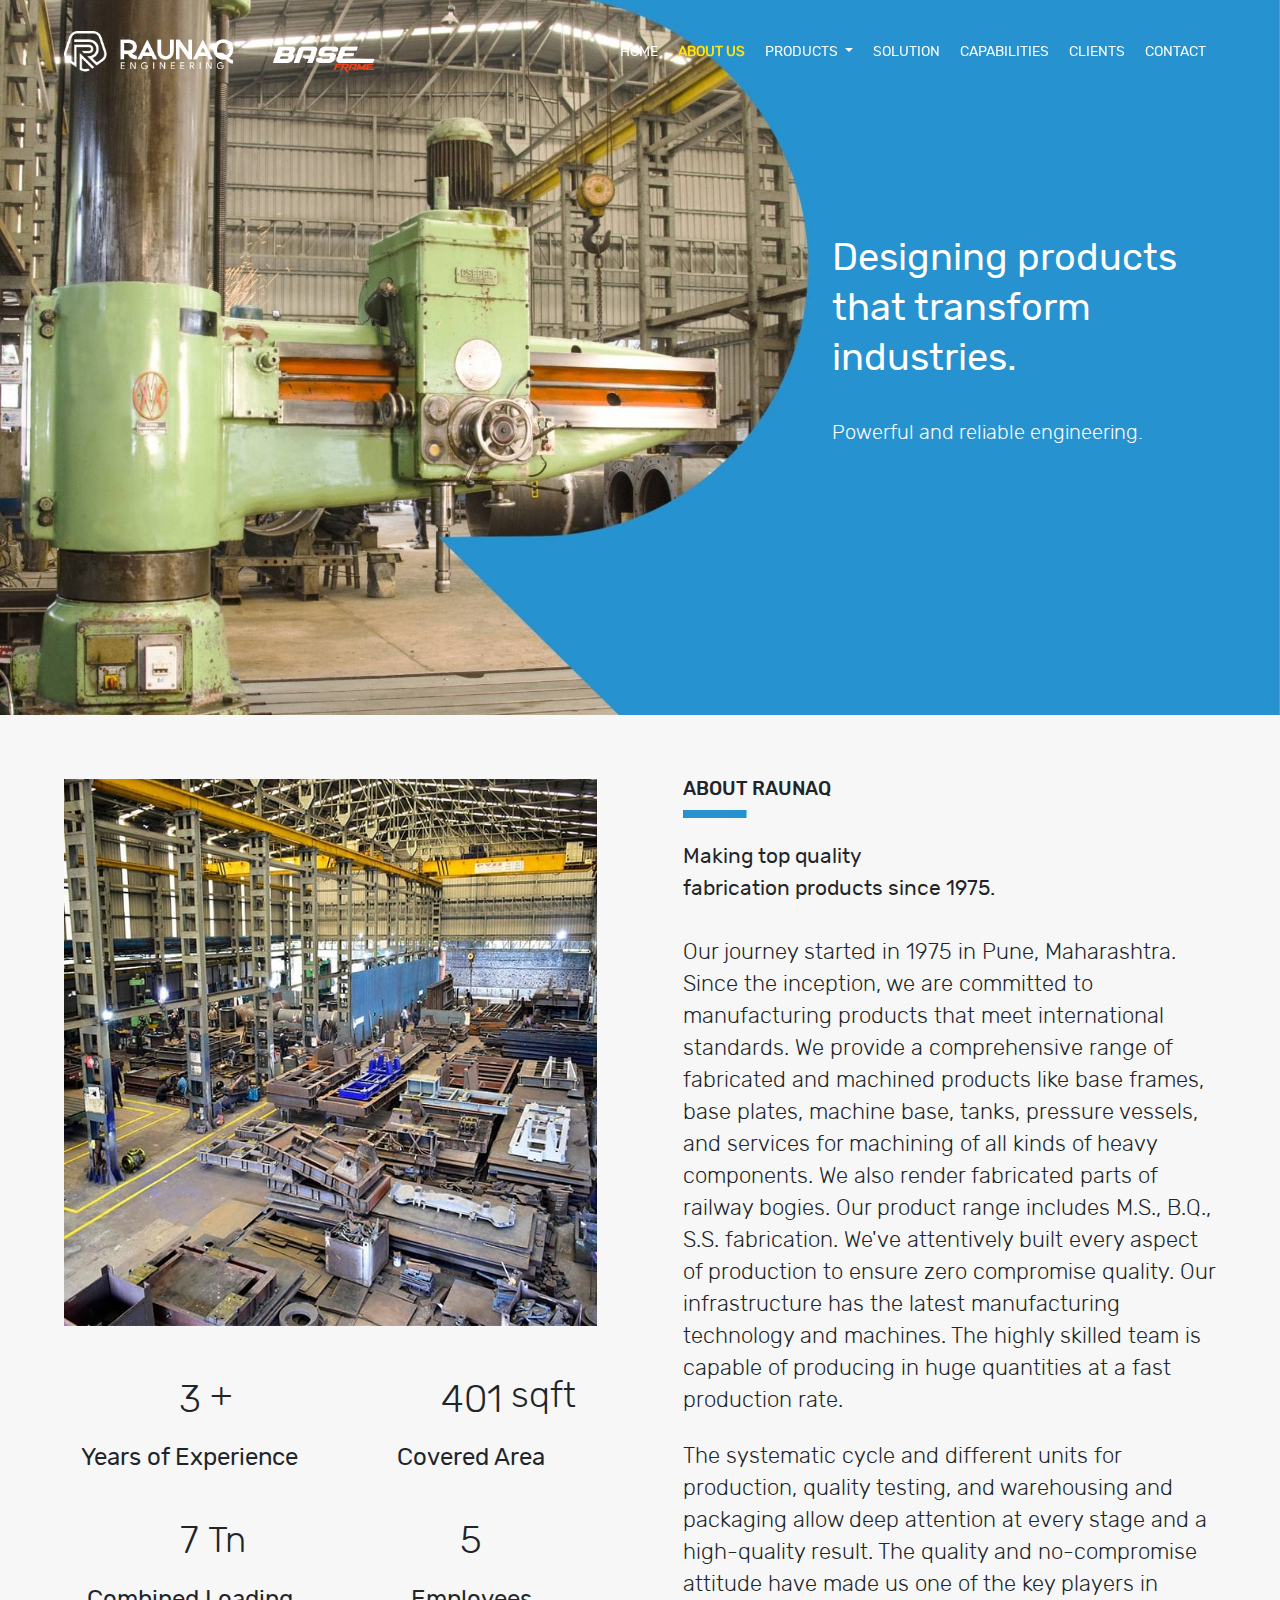
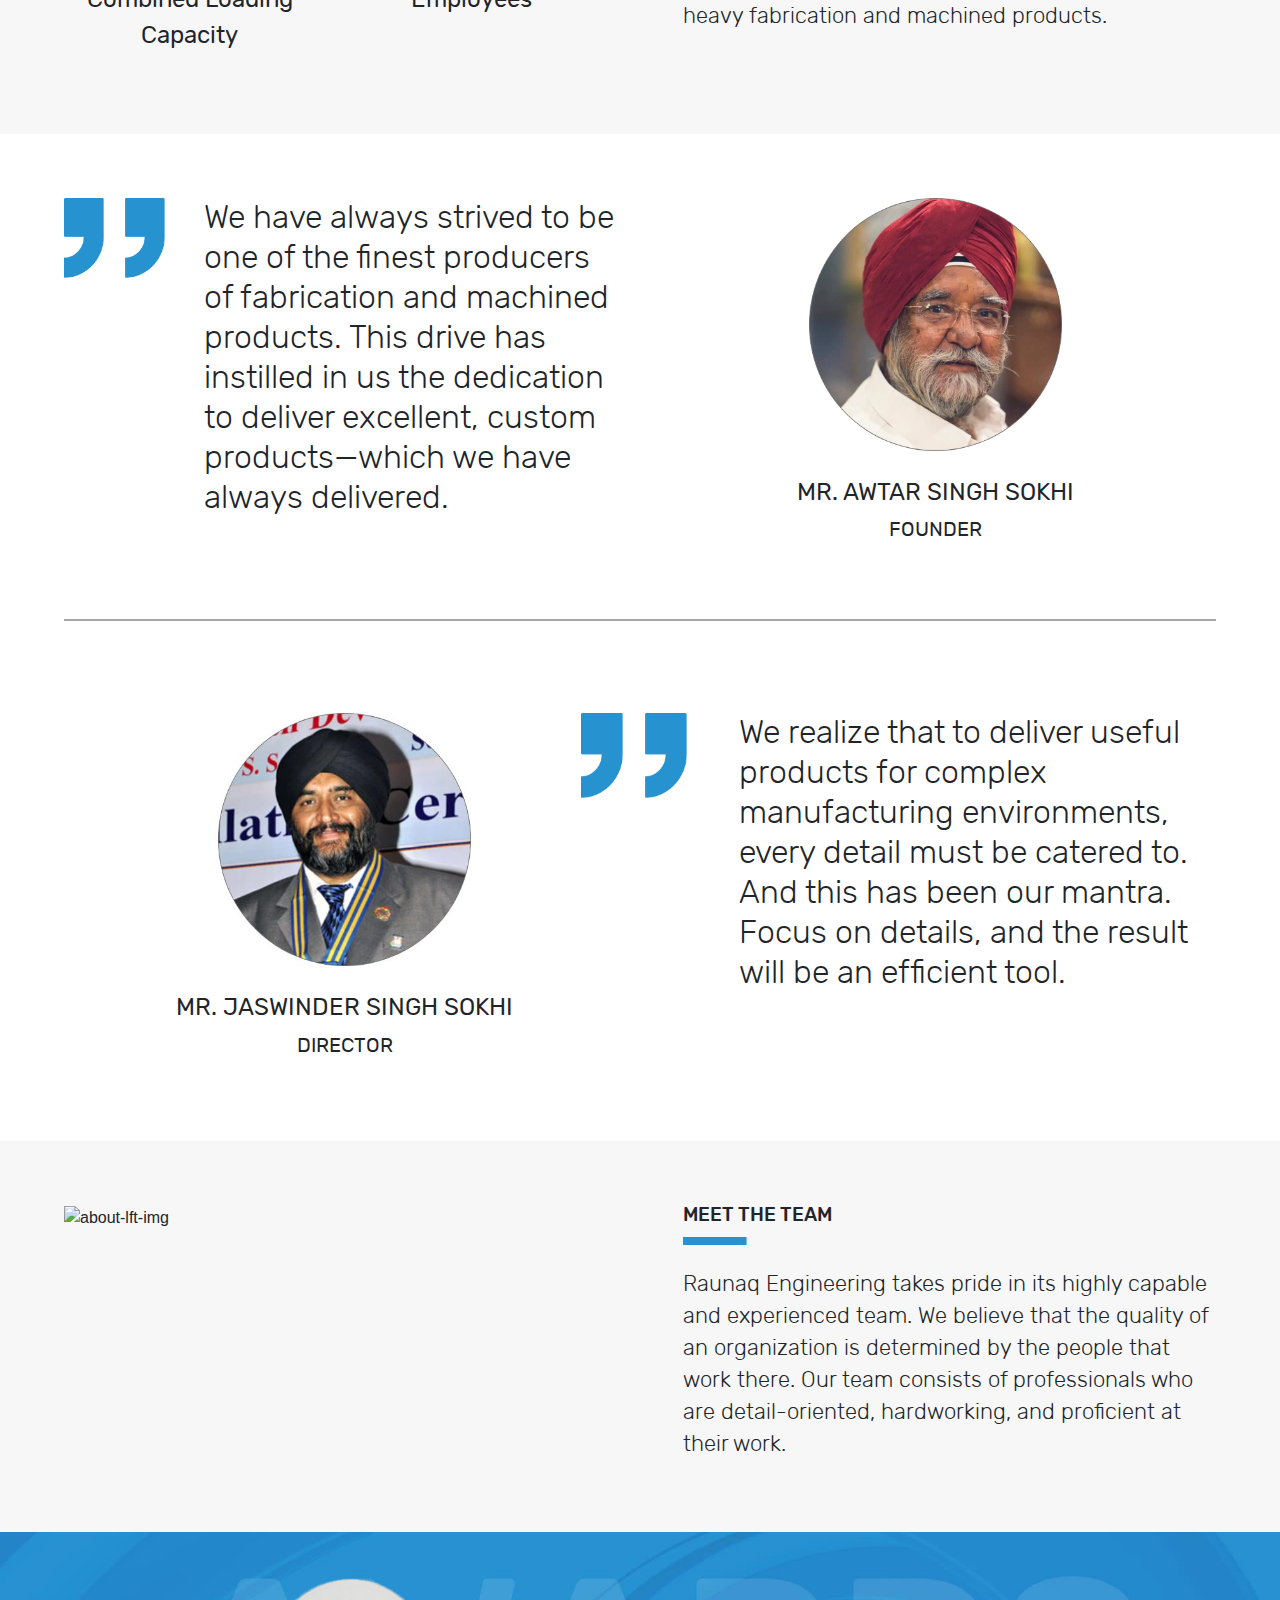
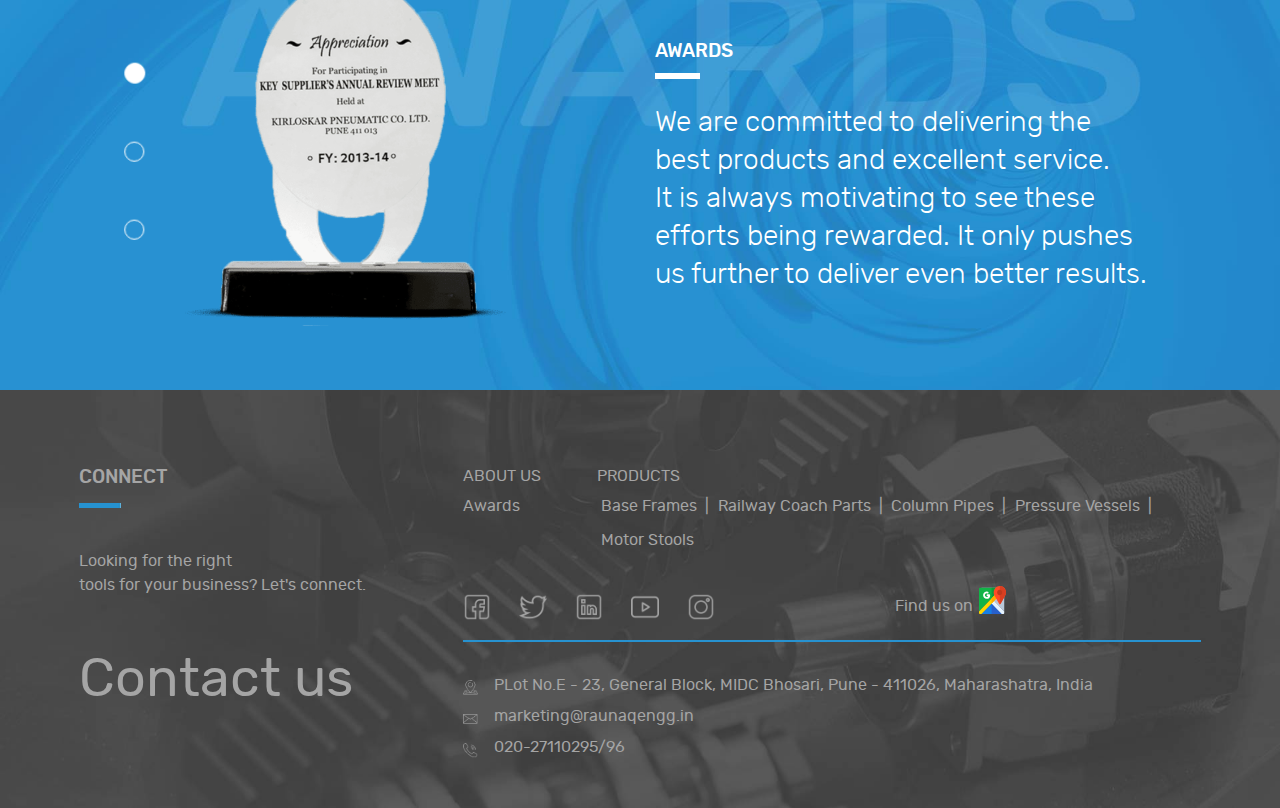
==== about-us.html @ 1915b51c "commit" ====
<!DOCTYPE html>
<html>
    <head>
        <meta charset="utf-8">
        <meta name="viewport" content="width=device-width, initial-scale=1.0">
        <meta http-equiv="X-UA-Compatible" content="ie=edge">
        <title>Raunaq Engineering</title>
        <link rel="stylesheet" href="assets/bootstrap/bootstrap.min.css">
        <link rel="stylesheet" href="font/stylesheet.css">
        <link rel="stylesheet" href="assets/css/all.css">
        <link rel="stylesheet" href="assets/custom.css">
        <link rel="stylesheet" href="assets/responsive.css">
        <link rel="stylesheet" href="assets/about-us.css">
        <link rel="icon" href="images/homepage/favicon.png">
       <!--===Counter===-->
       <script src="js/jquery-1.7.1.min.js"></script>
    </head>
    <body>
     <!--navigation-->
     <div class="navigation">
        <nav class="navbar navbar-expand-lg navbar-light bg-light">
            <a class="navbar-brand" href="index.html"><img src="images/homepage/logo.png" alt="logo" class="img-logo"></a>
            <div class="collapse navbar-collapse d-none d-sm-block d-md-none d-lg-block" id="navbarNav">
                <ul class="navbar-nav">
                    <li class="nav-item">
                    <a class="nav-link" href="index.html">HOME</a>
                    </li>
                    <li class="nav-item">
                    <a class="nav-link" href="about-us.html"><span class="nav-active">ABOUT US</span></a>
                    </li>
                    <li class="nav-item dropdown">
                        <a class="nav-link dropdown-toggle" href="#" id="navbarDropdown" role="button" data-toggle="dropdown" aria-haspopup="true" aria-expanded="false">
                            PRODUCTS
                        </a>
                        <div class="dropdown-menu" aria-labelledby="navbarDropdown">
                            <a class="dropdown-item" href="base-frame.html">BASE FRAME</a>
                            <a class="dropdown-item" href="bogie-frames.html">RAILWAY COACH PARTS</a>
                            <a class="dropdown-item" href="column-pipes.html">COLUMN PIPES</a>
                            <a class="dropdown-item" href="motor-stool.html">MOTOR STOOL</a>
                            <a class="dropdown-item" href="pressure-vessels.html">PRESSURE VESSELS</a>
                        </div>
                      </li>
                    <li class="nav-item">
                        <a class="nav-link" href="solution.html">SOLUTION</a>
                    </li>
                    <li class="nav-item">
                        <a class="nav-link" href="capabilities.html">CAPABILITIES</a>
                    </li>
                    <li class="nav-item">
                        <a class="nav-link" href="client.html">CLIENTS</a>
                    </li>
                    <li class="nav-item">
                        <a class="nav-link" href="contact.html">CONTACT</a>
                    </li>
                </ul>
            </div>
            <div class="side-navigation d-block d-sm-none">
                <div id="mySidenav" class="sidenav">
                    <a href="javascript:void(0)" class="closebtn" onclick="closeNav()">&times;</a>
                  <li><a href="index.html">HOME</a></li>
                  <li><a href="about-us.html">ABOUT US</a></li>
                  <li class="dropdown">
                    <a class="dropdown-toggle" href="#" id="navbarDropdown" role="button" data-toggle="dropdown" aria-haspopup="true" aria-expanded="false">
                        PRODUCTS
                    </a>
                    <div class="dropdown-menu" aria-labelledby="navbarDropdown">                  
                        <a class="dropdown-item" href="base-frame.html">BASE FRAME</a>
                        <a class="dropdown-item" href="bogie-frames.html">RAILWAY COACH PARTS</a>
                        <a class="dropdown-item" href="column-pipes.html">COLUMN PIPES</a>
                        <a class="dropdown-item" href="motor-stool.html">MOTOR STOOL</a>
                        <a class="dropdown-item" href="pressure-vessels.html">PRESSURE VESSELS</a>
                      </div>
                  </li>
                  <li><a href="solution.html">SOLUTION</a></li>
                  <li><a href="capabilities.html">CAPABILITIES</a></li>
                  <li><a href="client.html">CLIENTS</a></li>
                  <li><a href="contact.html">CONTACT</a></li>
                </div>
                  
                  <span onclick="openNav()"><img src="images/homepage/menu.png" alt="menu-icon" class="img-menu-icon"></span>
            </div>
        </nav>
        <!--slider-->
        <div id="carouselExampleIndicators" class="carousel slide" data-ride="carousel" data-interval="false">
            <div class="carousel-inner">
              <div class="carousel-item active">
                <img class="img-fluid banner-slider d-none d-sm-block" src="images/about-us/about-banner.jpg" alt="First slide">
                <img class="img-fluid banner-slider d-block d-sm-none" src="images/about-us/about-mob-1.jpg" alt="First slide">
                <div class="carousel-caption">
                    <h1>Designing products that transform industries.</h1>
                    <p>Powerful and reliable engineering.</p>
                </div>
              </div>
            </div>
          </div>
    </div> 
    <!--About-->
    <div class="about-us d-none d-sm-block">
        <div class="row">
            <div class="col-lg-6 col-md-6 col-sm-6 col-12">
                <div class="about-lft">
                    <img src="images/about-us/about-lft-img.jpg" alt="about-lft-img" class="img-fluid img-lft-abt">
                    <div class="counting">
                        <div class="row">
                            <div class="col-lg-6 col-md-6 col-sm-6 col-6">
                                <div class="counting-details">
                                    <h5><span class="count">45</span><span class="superscripted-1">&nbsp;&plus;</span></h5>
                                    <p>Years of Experience</p>
                                </div>
                            </div>
                            <div class="col-lg-6 col-md-6 col-sm-6 col-6">
                                <div class="counting-details">
                                    <h5><span class="count">7600</span><span class="superscripted-1">&nbsp;sqft</span></h5>
                                    <p>Covered Area</p>
                                </div>
                            </div>
                            <div class="col-lg-6 col-md-6 col-sm-6 col-6 mrgn-tp">
                                <div class="counting-details">
                                    <h5><span class="count">130</span><span class="superscripted">&nbsp;Tn</span></h5>
                                    <p>Combined Loading Capacity</p>
                                </div>
                            </div>
                            <div class="col-lg-6 col-md-6 col-sm-6 col-6 mrgn-tp">
                                <div class="counting-details">
                                    <h5><span class="count">85</span></h5>
                                    <p>Employees</p>
                                </div>
                            </div>
                        </div>
                    </div>
                </div>    
            </div>
            <div class="col-lg-6 col-md-6 col-sm-6 col-12">
                <div class="about-details">
                    <h4>ABOUT RAUNAQ</h4>
                    <img src="images/homepage/btm-line.jpg" alt="bottom-line" class="img-fluid btm-line">
                    <p>Making top quality <br>fabrication products since 1975.</p>
                    <h3>Our journey started in 1975 in Pune, Maharashtra. Since the inception, we are committed to manufacturing products that meet international standards. We provide a comprehensive range of fabricated and machined products like base frames, base plates, machine base, tanks, pressure vessels, and services for machining of all kinds of heavy components. We also render fabricated parts of railway bogies. Our product range includes M.S., B.Q., S.S. fabrication. We've attentively built every aspect of production to ensure zero compromise quality. Our infrastructure has the latest manufacturing technology and machines. The highly skilled team is capable of producing in huge quantities at a fast production rate.</h3>

                    <h3>The systematic cycle and different units for production, quality testing, and warehousing and packaging allow deep attention at every stage and a high-quality result. The quality and no-compromise attitude have made us one of the key players in heavy fabrication and machined products.</h3>
                </div>
            </div>
        </div>
    </div>
    <div class="about-us d-block d-sm-none">
        <div class="row">
            <div class="col-lg-6 col-md-6 col-sm-6 col-12">
                <div class="about-details">
                    <h4>ABOUT RAUNAQ</h4>
                    <img src="images/homepage/btm-line.jpg" alt="bottom-line" class="img-fluid btm-line">
                    <p>Making top quality <br>fabrication products since 1985.</p>
                    <h3>Our journey started in 1975 in Pune, Maharashtra. Since the inception, we are committed to manufacturing products that meet international standards. We provide a comprehensive range of fabricated and machined products like base frames, base plates, machine base, tanks, pressure vessels, and services for machining of all kinds of heavy components. We also render fabricated parts of railway bogies. Our product range includes M.S., B.Q., S.S. fabrication. We've attentively built every aspect of production to ensure zero compromise quality. Our infrastructure has the latest manufacturing technology and machines. The highly skilled team is capable of producing in huge quantities at a fast production rate.</h3>

                    <h3>The systematic cycle and different units for production, quality testing, and warehousing and packaging allow deep attention at every stage and a high-quality result. The quality and no-compromise attitude have made us one of the key players in heavy fabrication and machined products.</h3>
                </div>
            </div>
            <div class="col-lg-6 col-md-6 col-sm-6 col-12">
                <div class="about-lft">
                    <img src="images/about-us/about-lft-img.jpg" alt="about-lft-img" class="img-fluid img-lft-abt">
                    <div class="counting">
                        <div class="row">
                            <div class="col-lg-6 col-md-6 col-sm-6 col-6">
                                <div class="counting-details">
                                    <h5><span class="count">45</span><span class="superscripted-1">&nbsp;&plus;</span></h5>
                                    <p>Years of Experience</p>
                                </div>
                            </div>
                            <div class="col-lg-6 col-md-6 col-sm-6 col-6">
                                <div class="counting-details">
                                    <h5><span class="count">7600</span><span class="superscripted-1">&nbsp;sqft</span></h5>
                                    <p>Covered Area</p>
                                </div>
                            </div>
                            <div class="col-lg-6 col-md-6 col-sm-6 col-6 mrgn-tp">
                                <div class="counting-details">
                                    <h5><span class="count">130</span><span class="superscripted">&nbsp;Tn</span></h5>
                                    <p>Combined Loading Capacity</p>
                                </div>
                            </div>
                            <div class="col-lg-6 col-md-6 col-sm-6 col-6 mrgn-tp">
                                <div class="counting-details">
                                    <h5><span class="count">85</span></h5>
                                    <p>Employees</p>   
                                </div>
                            </div>
                        </div>
                    </div>
                </div>    
            </div> 
        </div>
    </div>
    <!-- testimonial -->
    <div class="testimonial">
        <div class="testimonial-details d-none d-sm-block">
            <div class="row">
                <div class="col-lg-6 col-md-6 col-sm-6 col-12">
                   <div class="testimonial-lft">
                       <img src="images/about-us/exl.png" alt="icon" class="img-fluid img-exl">
                       <p>We have always strived to be one of the finest producers of fabrication and machined products. This drive has instilled in us the dedication to deliver excellent, custom products—which we have always delivered.</p>
                   </div>
                </div>
                <div class="col-lg-6 col-md-6 col-sm-6 col-12">
                    <div class="testimonial-rft">
                        <img src="images/about-us/awtar-sokhi.jpg" alt="managing director" class="img-fluid img-testi mx-auto d-block">
                        <h6>MR. AWTAR SINGH SOKHI</h6>
                        <p>FOUNDER</p>
                    </div>
                </div>
            </div>
            <hr>
            <div class="row mrgin-tp">
                <div class="col-lg-6 col-md-6 col-sm-6 col-12">
                    <div class="testimonial-rft">
                        <img src="images/about-us/jaswinder-sokhi.jpg" alt="managing director" class="img-fluid img-testi mx-auto d-block">
                        <h6>MR. JASWINDER SINGH SOKHI</h6>
                        <p>DIRECTOR</p>
                    </div>
                </div>
                <div class="col-lg-6 col-md-6 col-sm-6 col-12">
                    <div class="testimonial-lft-1">
                        <img src="images/about-us/exl.png" alt="icon" class="img-fluid img-exl-1">
                        <p>We realize that to deliver useful products for complex manufacturing environments,  every detail must be catered to. And this has been our mantra. Focus on details, and the result will be an efficient tool.</p>
                    </div>
                </div>
            </div>
        </div>
        <div class="testimonial-details d-block d-sm-none">
            <div class="row">
                <div class="col-lg-6 col-md-6 col-sm-6 col-12">
                    <div class="testimonial-rft">
                        <img src="images/about-us/awtar-sokhi.jpg" alt="managing director" class="img-fluid img-testi mx-auto d-block">
                        <h6>MR. AWTAR SINGH SOKHI</h6>
                        <p>FOUNDER</p>
                    </div>
                </div>
                <div class="col-lg-6 col-md-6 col-sm-6 col-12">
                   <div class="testimonial-lft">
                       <img src="images/about-us/exl.png" alt="icon" class="img-fluid img-exl">
                       <p>We have always strived to be one of the finest producers of fabrication and machined products. This drive has instilled in us the dedication to deliver excellent, custom products—which we have always delivered.</p>
                   </div>
                </div> 
            </div>
            <hr>
            <div class="row mrgin-tp">
                <div class="col-lg-6 col-md-6 col-sm-6 col-12">
                    <div class="testimonial-rft">
                        <img src="images/about-us/jaswinder-sokhi.jpg" alt="managing director" class="img-fluid img-testi mx-auto d-block">
                        <h6>MR. JASWINDER SINGH SOKHI</h6>
                        <p>DIRECTOR</p>
                    </div>
                </div>
                <div class="col-lg-6 col-md-6 col-sm-6 col-12">
                    <div class="testimonial-lft-1">
                        <img src="images/about-us/exl.png" alt="icon" class="img-fluid img-exl-1">
                        <p>We realize that to deliver useful products for complex manufacturing environments,  every detail must be catered to. And this has been our mantra. Focus on details, and the result will be an efficient tool.</p>
                    </div>
                </div>
            </div>
        </div>
    </div>
    <!-- team -->
    <div class="about-us d-none d-sm-block">
        <div class="row">
            <div class="col-lg-6 col-md-6 col-sm-6 col-12">
                <div class="about-lft">
                    <img src="images/about-us/team.JPG" alt="about-lft-img" class="img-fluid img-lft-abt">
                </div>    
            </div>
            <div class="col-lg-6 col-md-6 col-sm-6 col-12">
                <div class="about-details">
                    <h4>MEET THE TEAM</h4>
                    <img src="images/homepage/btm-line.jpg" alt="bottom-line" class="img-fluid btm-line">
                    <h3>Raunaq Engineering takes pride in its highly capable and experienced team. We believe that the quality of an organization is determined by the people that work there. Our team consists of professionals who are detail-oriented, hardworking, and proficient at their work.</h3>
                </div>
            </div>
        </div>
    </div>
    <div class="about-us d-block d-sm-none">
        <div class="row">
            <div class="col-lg-6 col-md-6 col-sm-6 col-12">
                <div class="about-details">
                    <h4>MEET THE TEAM</h4>
                    <img src="images/homepage/btm-line.jpg" alt="bottom-line" class="img-fluid btm-line">
                </div>
                <div class="about-lft">
                    <img src="images/about-us/team.JPG" alt="about-lft-img" class="img-fluid img-lft-abt">
                </div>    
                <br>
            </div>
            <div class="col-lg-6 col-md-6 col-sm-6 col-12">
                <div class="about-details">
                    <h3>Raunaq Engineering takes pride in its highly capable and experienced team. We believe that the quality of an organization is determined by the people that work there. Our team consists of professionals who are detail-oriented, hardworking, and proficient at their work.</h3>
                </div>
            </div>
        </div>
    </div>
    <!-- awards -->
    <div class="capabilities">
        <div class="capabilities-details d-none d-sm-block">
            <div class="row">
                <div class="col-lg-6 col-md-6 col-sm-6 col-12">
                    <div class="capabilities-slider">
                        <div id="carouselExampleIndicators-1" class="carousel slide" data-ride="carousel" data-interval="5000">
                            <ol class="carousel-indicators capabilities-indicators">
                              <li data-target="#carouselExampleIndicators-1" data-slide-to="0" class="active"></li>
                              <li data-target="#carouselExampleIndicators-1" data-slide-to="1"></li>
                              <li data-target="#carouselExampleIndicators-1" data-slide-to="2"></li>
                              <!-- <li data-target="#carouselExampleIndicators-1" data-slide-to="3"></li>
                              <li data-target="#carouselExampleIndicators-1" data-slide-to="4"></li>
                              <li data-target="#carouselExampleIndicators-1" data-slide-to="5"></li> -->
                            </ol>
                            <div class="carousel-inner">
                              <div class="carousel-item active">
                                <img class="machine-img img-fluid mx-auto d-block" src="images/about-us/awards.png" alt="First slide">
                            
                              </div>
                              <div class="carousel-item">
                                <img class="machine-img img-fluid mx-auto d-block" src="images/about-us/awards-1.png" alt="First slide">
                                
                              </div>
                              <div class="carousel-item">
                                <img class="machine-img img-fluid mx-auto d-block" src="images/about-us/awards-2.png" alt="First slide">
                                
                            </div>
                              <!-- <div class="carousel-item">
                                <img class="machine-img img-fluid mx-auto d-block" src="images/about-us/awards-3.png" alt="First slide">
                                
                            </div>
                            <div class="carousel-item">
                                <img class="machine-img img-fluid mx-auto d-block" src="images/about-us/awards-4.png" alt="First slide">
                               
                            </div>
                            <div class="carousel-item">
                                <img class="machine-img img-fluid mx-auto d-block" src="images/about-us/awards-5.png" alt="First slide">
                               
                            </div> -->
                            </div>
                          </div>
                    </div>
                </div>
                <div class="col-lg-6 col-md-6 col-sm-6 col-12">
                    <div class="capabilities-rgt">
                        <h4>AWARDS</h4>
                        <img src="images/homepage/btm-white-line.jpg" alt="bottom-line" class="img-fluid btm-line-2">
                        <h3>We are committed to delivering the<br>best products and excellent service.<br>It is always motivating to see these <br>efforts being rewarded. It only pushes<br>us further to deliver even better results.</h3>
                    </div>
                </div>
            </div>
        </div>
        
        <div class="capabilities-details d-block d-sm-none">
            <h2>AWARDS</h2>
            <div class="container-fluid">
            <div class="row">
                <div class="col-lg-6 col-md-6 col-sm-6 col-12">
                    <div class="capabilities-rgt">
                        <h4>AWARDS</h4>
                        <img src="images/homepage/btm-white-line.jpg" alt="bottom-line" class="img-fluid btm-line-2">
                        <h3>We are committed to delivering the best products and excellent service. It is always motivating to see these efforts being rewarded. It only pushes us further to deliver even better results.</h3>
                    </div>
                </div>
                <div class="col-lg-6 col-md-6 col-sm-6 col-12">
                    <div class="capabilities-slider">
                        <div id="carouselExampleIndicators-2" class="carousel slide" data-ride="carousel" data-interval="5000">
                            <ol class="carousel-indicators capabilities-indicators">
                              <li data-target="#carouselExampleIndicators-2" data-slide-to="0" class="active"></li>
                              <li data-target="#carouselExampleIndicators-2" data-slide-to="1"></li>
                              <li data-target="#carouselExampleIndicators-2" data-slide-to="2"></li>
                              <!-- <li data-target="#carouselExampleIndicators-2" data-slide-to="3"></li>
                              <li data-target="#carouselExampleIndicators-2" data-slide-to="4"></li>
                              <li data-target="#carouselExampleIndicators-2" data-slide-to="5"></li> -->
                            </ol>
                            <div class="carousel-inner">
                              <div class="carousel-item active">
                                <img class="machine-img img-fluid mx-auto d-block" src="images/about-us/awards.png" alt="First slide">
                            
                              </div>
                              <div class="carousel-item">
                                <img class="machine-img img-fluid mx-auto d-block" src="images/about-us/awards-1.png" alt="First slide">
                                
                              </div>
                              <div class="carousel-item">
                                <img class="machine-img img-fluid mx-auto d-block" src="images/about-us/awards-2.png" alt="First slide">
                                
                            </div>
                              <!-- <div class="carousel-item">
                                <img class="machine-img img-fluid mx-auto d-block" src="images/about-us/awards-3.png" alt="First slide">
                                
                            </div>
                            <div class="carousel-item">
                                <img class="machine-img img-fluid mx-auto d-block" src="images/about-us/awards-4.png" alt="First slide">
                               
                            </div>
                            <div class="carousel-item">
                                <img class="machine-img img-fluid mx-auto d-block" src="images/about-us/awards-5.png" alt="First slide">
                               
                            </div> -->
                            </div>
                          </div>
                    </div>
                </div>
            </div>
        </div>
    </div>
    </div>
     <!--footer-->
     <div class="footer">
        <div class="container-fluid">
            <div class="row">
                <div class="col-lg-4 col-md-4 col-md-4 col-12">
                    <div class="connect">
                        <h6>CONNECT</h6>
                        <img src="images/homepage/btm-line.jpg" alt="bottom-line" class="img-fluid footer-btm-line">
                        <p>Looking for the right <br>tools for your business? Let's connect.</p>
                        <h2>Contact us</h2>
                    </div>
                </div>
                <div class="col-lg-8 col-md-8 col-md-8 col-12">
                    <div class="footer-link">
                        <div class="section-a">
                            <h5>ABOUT US</h5>
                            <p><a href="about-us.html">Awards</a></p>
                        </div>
                        <div class="section-b">
                            <h5>PRODUCTS</h5>
                            <p><a href="base-frame.html">&nbsp;Base Frames&nbsp; &vert;</a></p>
                            <p><a href="bogie-frames.html">&nbsp;Railway Coach Parts&nbsp; &vert;</a></p>
                            <p><a href="column-pipes.html">&nbsp;Column Pipes&nbsp; &vert;</a></p>
                            <p><a href="pressure-vessels.html">&nbsp;Pressure Vessels&nbsp; &vert;</a></p>
                            <p><a href="motor-stool.html">&nbsp;Motor Stools &nbsp;</a></p>
                        </div>
                    </div>
                    <div class="social-icon">
                        <ul>
                            <li><a href="" target="_blank"><img src="images/social-icon/facebook.png" alt="social-icon" class="img-fluid social-svg"></a></li> 
                            <li><a href="" target="_blank"><img src="images/social-icon/twitter.png" alt="social-icon" class="img-fluid social-svg"></a></li>
                            <li><a href="#" target="_blank"><img src="images/social-icon/linkedin.png" alt="social-icon" class="img-fluid social-svg"></a></li>
                            <li><a href="#" target="_blank"><img src="images/social-icon/youtube.png" alt="social-icon" class="img-fluid social-svg"></a></li>
                            <li><a href="#" target="_blank"><img src="images/social-icon/instagram.png" alt="social-icon" class="img-fluid social-svg"></a></li>
                        </ul> 
                        <ul>
                            <h5>Find us on</h5>
                            <li><a href="https://goo.gl/maps/ZPKA7zkXdd4wSv3F8" target="_blank"><img src="images/social-icon/maps.svg" alt="social-icon" class="img-fluid map-svg"></a></li>
                        </ul>                
                    </div>
                    <hr>
                    <div class="company-address">
                        <ul>
                            <li><img src="images/social-icon/location.png" alt="icon" class="img-fluid address-icon">&nbsp; &nbsp; PLot No.E - 23, General Block, MIDC Bhosari, Pune - 411026, Maharashatra, India</li>
                            <li><img src="images/social-icon/message.png" alt="icon" class="img-fluid address-icon">&nbsp; &nbsp; <a href="mailto:marketing@raunaqengg.in">marketing@raunaqengg.in</a></li>
                            <li><img src="images/social-icon/call.png" alt="icon" class="img-fluid address-icon">&nbsp; &nbsp; 020-27110295/96</li>
                        </ul>
                    </div>
                </div>
            </div>
            <div class=" sub-footer d-block d-sm-none">
                <hr>
                <p>Copyright &copy; 2020 &nbsp; &vert; &nbsp; Design & Developed by: <a href="https://www.optimist.co.in/" target="_blank">Optimist Brand Design LLP</a></p>
            </div>
            
        </div>
    </div>

    <script>
        /* Set the width of the side navigation to 250px */
        function openNav() {
        document.getElementById("mySidenav").style.width = "250px";
        }

        /* Set the width of the side navigation to 0 */
        function closeNav() {
        document.getElementById("mySidenav").style.width = "0";
        }
    </script>    
<script>
$('.count').each(function () {
    $(this).prop('Counter',0).animate({
        Counter: $(this).text()
    }, {
        duration: 6000,
        easing: 'swing',
        step: function (now) {
            $(this).text(Math.ceil(now));
        }
    });
});

</script>
    <script src="assets/bootstrap/jquery-3.2.1.slim.min.js"></script>
    <script src="assets/bootstrap/bootstrap.min.js"></script>
    <script src="assets/js/all.js"></script>
    </body>
</html>
---- font/stylesheet.css ----
/*! Generated by Font Squirrel (https://www.fontsquirrel.com) on May 13, 2020 */

@font-face {
    font-family: 'rubikblack';
    src: url('rubik-black-webfont.woff2') format('woff2'),
         url('rubik-black-webfont.woff') format('woff');
    font-weight: normal;
    font-style: normal;

}




@font-face {
    font-family: 'rubikblack_italic';
    src: url('rubik-blackitalic-webfont.woff2') format('woff2'),
         url('rubik-blackitalic-webfont.woff') format('woff');
    font-weight: normal;
    font-style: normal;

}




@font-face {
    font-family: 'rubikbold';
    src: url('rubik-bold-webfont.woff2') format('woff2'),
         url('rubik-bold-webfont.woff') format('woff');
    font-weight: normal;
    font-style: normal;

}




@font-face {
    font-family: 'rubikbold_italic';
    src: url('rubik-bolditalic-webfont.woff2') format('woff2'),
         url('rubik-bolditalic-webfont.woff') format('woff');
    font-weight: normal;
    font-style: normal;

}




@font-face {
    font-family: 'rubikitalic';
    src: url('rubik-italic-webfont.woff2') format('woff2'),
         url('rubik-italic-webfont.woff') format('woff');
    font-weight: normal;
    font-style: normal;

}




@font-face {
    font-family: 'rubiklight';
    src: url('rubik-light-webfont.woff2') format('woff2'),
         url('rubik-light-webfont.woff') format('woff');
    font-weight: normal;
    font-style: normal;

}




@font-face {
    font-family: 'rubiklight_italic';
    src: url('rubik-lightitalic-webfont.woff2') format('woff2'),
         url('rubik-lightitalic-webfont.woff') format('woff');
    font-weight: normal;
    font-style: normal;

}




@font-face {
    font-family: 'rubikmedium';
    src: url('rubik-medium-webfont.woff2') format('woff2'),
         url('rubik-medium-webfont.woff') format('woff');
    font-weight: normal;
    font-style: normal;

}




@font-face {
    font-family: 'rubikmedium_italic';
    src: url('rubik-mediumitalic-webfont.woff2') format('woff2'),
         url('rubik-mediumitalic-webfont.woff') format('woff');
    font-weight: normal;
    font-style: normal;

}




@font-face {
    font-family: 'rubikregular';
    src: url('rubik-regular-webfont.woff2') format('woff2'),
         url('rubik-regular-webfont.woff') format('woff');
    font-weight: normal;
    font-style: normal;

}
---- assets/custom.css ----
/* The side navigation menu */
.sidenav {
    height: 100%; /* 100% Full-height */
    width: 0; /* 0 width - change this with JavaScript */
    position: fixed; /* Stay in place */
    z-index: 1; /* Stay on top */
    top: 0; /* Stay at the top */
    right: 0;
    background-color: #111; /* Black*/
    overflow-x: hidden; /* Disable horizontal scroll */
    padding-top: 60px; /* Place content 60px from the top */
    transition: 0.5s; /* 0.5 second transition effect to slide in the sidenav */
  }
  .sidenav li{
      list-style: none;
  }
  /* The navigation menu links */
  .sidenav a {
    font-family: 'rubikregular'; 
    padding: 8px 8px 8px 32px;
    text-decoration: none;
    font-size: 18px;
    color: #818181;
    display: block;
    transition: 0.3s;
  }
  .side-navigation .dropdown-item {
      font-size: 14px;
      padding: 10px 20px;
      color: #000;
  }
  .side-navigation .dropdown-menu{
      margin-left: 8%;
  }
  /* When you mouse over the navigation links, change their color */
  .sidenav a:hover {
    color: #f1f1f1;
  }
  
  /* Position and style the close button (top right corner) */
  .sidenav .closebtn {
    position: absolute;
    top: 0;
    right: 25px;
    font-size: 36px;
    margin-left: 50px;
  }
  
  /* Style page content - use this if you want to push the page content to the right when you open the side navigation */
  #main {
    transition: margin-left .5s;
    padding: 20px;
  }
  
  /* On smaller screens, where height is less than 450px, change the style of the sidenav (less padding and a smaller font size) */
  @media screen and (max-height: 450px) {
    .sidenav {padding-top: 15px;}
    .sidenav a {font-size: 18px;}
  }
  .bg-light{
      background-color: transparent !important;
  }
  .carousel {
    position: relative;
    top: 0%;
}
.navbar {
    position: absolute;
    padding: 2% 5%;
    top: 0%;
    width: 100%;
    z-index: 9999;
}
.img-fluid{
    width: 100%;
}
.img-logo{
    width: 65%;
}
.img-menu-icon{
    width: 80%;
    cursor: pointer;
}
.navbar-light .navbar-nav .nav-link {
    font-family: 'rubikregular';
    font-size: 14px;
    color: #fff;
    padding: 10px 10px;
}
.nav-active{
    font-weight: bold;
    color: #FFE30D;
}
.dropdown-menu {
   
    padding: 0rem 0;
    margin: .125rem 0 0;
    color: #000;
    background-color: #fff;
    background-clip: padding-box;
    border: 1px solid rgba(0,0,0,.15);
    border-radius: 0px;
}
.dropdown-item {
    font-family: 'rubikregular';
    font-size: 13px;
    padding: 10px 20px;
    color: #212529;
}
.dropdown-item:focus, .dropdown-item:hover {
    color: #fff;
    text-decoration: none;
    background-color: #2792D0;
}
.carousel-indicators {
    right: 9%;
    bottom: 20px;
    left: 0%;
    z-index: 15;
    -webkit-box-pack: flex-end;
    -ms-flex-pack: flex-end;
    justify-content: flex-end;
    cursor: pointer;
}
.carousel-indicators li { 
    height: 2px;
    width: 40px;
}
.carousel-indicators .active{
    height: 3.5px;
    margin-top: -1px;
}
.carousel-caption {
    position: absolute;
    right: 0%;
    bottom: 20%;
    left: 65%;
    z-index: 10;
    padding-right: 5.5%;
    padding-top: 20px;
    padding-bottom: 20px;
    color: #fff;
    text-align: left;
}
.carousel-caption h1 {
    font-family: 'rubikregular';
    font-size: 40px;
    line-height: 42px;
    text-align: left;
}
.carousel-caption p{
    font-family: 'rubiklight';
    font-size: 18px;
    line-height: 22px;
    padding-top: 2%;
    text-align: left;
}
.btn-outline-primary {
    font-family: 'rubiklight';
    font-size: 13px;
    padding: 12px 25px;
    margin-top: 2%;
    color: #fff;
    border-radius: 0px;
    background-color: transparent;
    border-color: #fff;
}
.btn-outline-primary:hover{
    color: #2792D0;
    background-color: #fff;
    border-color: #fff;
    transition: ease 0.3s;
}
/* About us */
.about-us{
    padding: 5% 10%;
    background-color: #F7F7F7;
}
.about-details{
    text-align: center;
}
.about-details h4, .products-rgt h4, .capabilities-rgt h4, .client-lft h4, .capabilities-lft h4{
    font-family: 'rubikmedium';
    font-size: 20px;
    margin-bottom: -0.5%;
}
.btm-line{
    width: 5%;
}
.about-details p, .products-rgt p, .client-lft p{
    font-family: 'rubikregular';
    font-size: 16px;
    padding-top: 3%;
}
.capabilities-rgt p{
    font-family: 'rubiklight';
    font-size: 16px;
    padding-top: 3%;
}
.about-details h3, .products-rgt h3, .capabilities-rgt h3,  .client-lft h3{
    font-family: 'rubikregular';
    font-size: 26px;
    line-height: 38px;
    padding-top: 3%;
}
.counting{
    padding-top: 5%;
}
.counting-details h5{
    font-family: 'rubiklight';
    font-size: 38px;
}
.counting-details p{
    font-family: 'rubikregular';
    font-size: 18px;
}
.btn-outline-secondary{
    font-family: 'rubiklight';
    font-size: 13px;
    padding: 12px 25px;
    margin-top: 2%;
    color: #000;
    border-radius: 0px;
    background-color: transparent;
    border-color: #2792D0;
}
.btn-outline-secondary:hover{
    color: #fff;
    background-color: #2792D0;
    border-color: #2792D0;
    transition: ease 0.3s;
}
.superscripted, .superscripted-1{
    position: absolute;
    font-size: 30px;
    top: 0%;
}
.superscripted-1{
    top: -4%
}
/* products */
.products{
    padding: 5% 5%;
}
.products-rgt h4 {
    margin-bottom: -1%;
}
.products-rgt h6{
    font-family: 'rubiklight';
    font-size: 16px;
    padding-top: 3%;
    line-height: 24px;
}
.btm-line-1{
    width: 10%;
}
.product-overlay{
    position: relative;
    cursor: pointer;
    border: 1px solid #E2E2E2;
}
.product-overlay:hover .product-overlay-1{
    opacity: 1;
    border: 0px solid #fff;
    box-shadow: 5px 15px 15px #E2E2E2 ;
    transition: ease-in 0.4s;
}
.product-overlay:hover .product-overlay-details p{
    color: #fff !important;
    text-shadow: 1px 1px #ccc;
    transition: ease-in 0.3s;
}
.product-overlay-1{
    position: absolute;
    left: 0%;
    opacity: 0;
}
.product-overlay-details{
    position: absolute;
    top: 40%;
    width: 100%;
}
.product-overlay-details p{
    font-family: 'rubikmedium';
    font-size: 16px;
    margin-bottom: 0%;
    color: #000;
    padding-left: 10%;
}
.prod-btm-line{
    margin-top: -5%;
    margin-left: 10%;
}
.products-rgt{
    padding-left: 10%;
}
/* capabilities */
.capabilities{
    background-image: url("../images/homepage/capabilities-bg-1.jpg");
    background-repeat: no-repeat;
    background-size: 100% 100%;
    padding: 5% 5%;
    color: #fff;
    position: relative;
}
.capabilities h2, .solution h2{
    position: absolute;
    font-family: 'rubikmedium';
    font-size: 164px;
    color: #389de0b3 !important;
    top: 8%;
}
.capabilities-rgt p{
    font-size: 16px;
    line-height: 26px;
}
.btm-line-2 {
    width: 8%;
    margin-top: -2%;
}
.machine-img{
    width: 34%;
    margin-left: 26%;
    margin-top: 12%;
}
.capabilities-indicators{
    position: absolute;
    transform: rotate(90deg);
    right: 55%;
    bottom: 52%;
    left: -20%;
    z-index: 999;
    margin-left: 0%;
    margin-right: 0%;
}
.capabilities-indicators li{
    height: 20px;
    width: 20px;
    border: 1px solid #fff;
    background-color: transparent;
    border-radius: 50%;
    margin-left: auto;
}
.capabilities-indicators .active{
    height: 20px;
    width: 20px;
    border-radius: 50%;
    margin-top: 0px;
}
.capabilities .carousel-caption h3{
    font-family: 'rubikregular';
    font-size: 20px;
    margin-bottom: -2%;
}
.capabilities .carousel-caption p{
    font-family: 'rubikregular';
    font-size: 14px;
}
.capabilities-slider .capabilities-caption{
    position: relative;
    left: 33%;
    text-align: left;
}

/* client */
.client{
    padding: 5% 5%;
}
.margin-tp{
    margin-top: 5%;
}
/* footer */
.footer{
    background-image: url("../images/homepage/footer.jpg");
    background-repeat: no-repeat;
    background-size: 100% 100%; 
    padding-top: 6%;
    padding-left: 5%;
    padding-right: 5%;
    padding-bottom: 2%;
}
.connect h6{
    font-family: 'rubikmedium';
    font-size: 16px;
    color: #A5A5A5;
    margin-bottom: -3%;
}
.footer-btm-line {
    width: 12%;
    margin-top: 2%;
}
.connect p{
    font-family: 'rubikregular';
    font-size: 16px;
    color: #A5A5A5;
    padding-top: 5%;
}
.connect h2 {
    font-family: 'rubikregular';
    font-size: 46px;
    color: #A5A5A5;
    padding-top: 10%;
}
.footer-link{
    display: flex;
}
.section-a h5, .section-b h5, .social-icon ul h5{
    font-family: 'rubikregular';
    font-size: 14px;
    color: #A5A5A5;
}
.section-a p a, .section-b p a{
    font-family: 'rubikregular';
    font-size: 14px;
    color: #A5A5A5;
    text-decoration: none;
}
.section-a{
    width: 15%;
}
.section-b p{
    display: inline-flex;
}
.social-icon{
    padding-top: 2%;
}
.social-icon li{
    list-style: none;
    display: inline-flex;
    padding-left: 0%;
}
.social-icon li:first-child{
    padding-left: 0%

}
.social-icon ul {
    padding-left: 0%;
    display: inline-flex;
    margin-bottom: -2%;
    width: 38%;
}
.social-icon ul:last-child{
    padding-left: 20%;
}
.social-svg{
    width: 95%;
    padding-left: 20%;
}
.map-svg{
    margin-top: -100%;
    margin-left: 20%;
}
.footer hr{
    border: 0.8px solid #2792D0;
}
.company-address li a, .company-address li{
    font-family: 'rubikregular';
    font-size: 16px;
    color: #A5A5A5;
    list-style: none;
    padding-bottom: 1%;
}
.company-address ul{
    padding-left: 0%;
}
.address-icon{
    width: 2%;
}
---- assets/responsive.css ----
* {
    padding: 0;
    margin: 0;
    box-sizing: border-box;
}
@media screen and (max-width: 2560px){
    .img-logo {
        width: 100%;
    }
    .navbar-light .navbar-nav .nav-link {
        font-size: 30px;
        padding: 20px 20px;
    }
    .navbar-nav{
        margin-left: auto;
    }
    .dropdown-item {
        font-size: 24px;
    }
    .side-navigation{
        margin-left: 5%;
    }
    .sidenav a{
        padding: 10px 10px 10px 30px;
        font-size: 24px;
    }
    .carousel-caption h1 {
        font-size: 80px;
        line-height: 80px;
    }
    .carousel-caption p {
        font-size: 38px;
        line-height: 44px;
        padding-top: 8%;
    }
    .carousel-caption {
        right: 0%;
        top: 30%;
        left: 65%;
    }
    .btn-outline-primary, .btn-outline-secondary {
        font-size: 26px;
        padding: 15px 34px;
        margin-top: 4%;
    }
    .btn-outline-primary{
        margin-top: 8%;
    }
    .carousel-indicators li {
        height: 7px;
        width: 80px;
        margin-left: 0.5%;
    }
    .carousel-indicators .active{
        height: 8.5px;
        margin-top: -1px;
    }
    .carousel-indicators {
        bottom: 50px;
    }
    .about-details h4, .products-rgt h4, .capabilities-rgt h4, .client-lft h4, .capabilities-lft h4, .connect h6, .contact-heading h3 {
        font-size: 32px;
        margin-bottom: 0%;
    }
    .about-details p, .products-rgt p, .capabilities-rgt p, .client-lft p, .counting-details p {
        font-size: 38px;
        padding-top: 3%;
    }
    .about-details h3, .products-rgt h3, .capabilities-rgt h3, .client-lft h3 {
        font-size: 44px;
        line-height: 60px;
        padding-top: 3%;
    }
    .superscripted, .superscripted-1 {
        font-size: 40px;
    }
    .counting-details h5 {
        font-size: 54px;
    }
    .social-icon {
        padding-top: 4%;
    }
    .products-rgt h6 {
        font-size: 30px;
        padding-top: 3%;
        line-height: 44px;
    }
    .product-overlay-details p {
        font-size: 34px;
    }
    .capabilities h2 {
        font-size: 334px;
        top: 3%;
    }
    .capabilities-rgt{
        padding-top: 2%;
    }
    .capabilities {
        padding: 8% 5%;
    }
    .btm-line-2 {
        margin-top: 0%;
    }
    .capabilities-rgt p {
        line-height: 52px;
    }
    .capabilities .carousel-caption h3, .solution .capabilities-caption h3{
        font-size: 38px;
        margin-bottom: -7%;
        padding-top: 3%;
    }
    .solution .capabilities-caption h3{
        margin-bottom: 0% !important;
    }
    .capabilities .carousel-caption p {
        font-size: 30px;
    }
    .machine-img {
        margin-top: 3%;
    }
    .capabilities-indicators{
        right: 55%;
        bottom: 52%;
        left: -20%;
    }
    .capabilities-indicators li{
        height: 30px;
        width: 30px;
        margin-left: auto;
    }
    .capabilities-indicators .active{
        height: 30px;
        width: 30px;
    }
    .connect p {
        padding-top: 10%;
        font-size: 32px;
    }
    .connect h2 {
        font-size: 68px;
        padding-top: 10%;
    }
    .section-a h5, .section-b h5, .social-icon ul h5 {
        font-size: 26px;
    }
    .section-a p a, .section-b p a {
        font-size: 24px;
    }
    .social-svg {
        width: 50%;
        padding-left: 0%;
    }
    .map-svg {
        margin-top: -24%;
        margin-left: 20%;
    }
    .company-address{
        padding-top: 2%;
    }
    .company-address li a, .company-address li { 
        font-size: 24px;
    }
    .btm-line-1 {
        width: 8%;
    }
    .footer hr {
        margin-top: 3%;
    }
    
    
}
@media screen and (max-width: 1920px){
    .img-logo {
        width: 95%;
    }
    .navbar-light .navbar-nav .nav-link {
        font-size: 22px;
        padding: 15px 15px;
    }
    .dropdown-item {
        font-size: 22px;
    }
    .sidenav a {
        padding: 8px 8px 8px 24px;
        font-size: 22px;
    }
    .carousel-caption h1 {
        font-size: 52px;
        line-height: 60px;
    }
    .carousel-caption p {
        font-size: 30px;
        line-height: 40px;
        padding-top: 7%;
    }
    
    .btn-outline-primary, .btn-outline-secondary {
        font-size: 24px;
        padding: 14px 30px;
        margin-top: 4%;
    }
    .btn-outline-primary {
        margin-top: 10%;
    }
    .carousel-indicators li {
        height: 5px;
        width: 70px;
        margin-left: 0.5%;
    }
    .carousel-indicators .active {
        height: 7.5px;
        margin-top: -1px;
    }
    .carousel-caption {
        top: 26%;
    }
    .carousel-indicators {
        bottom: 40px;
    }
    .about-details h4, .products-rgt h4, .capabilities-rgt h4, .client-lft h4, .capabilities-lft h4, .connect h6, .contact-heading h3 {
        font-size: 24px;
        margin-bottom: 0%;
    }
    .about-details p, .products-rgt p, .client-lft p, .counting-details p{
        font-size: 32px;
        padding-top: 3%;
    }
    .about-details h3, .products-rgt h3, .capabilities-rgt h3, .client-lft h3 {
        font-size: 42px;
        line-height: 50px;
        padding-top: 3%;
    }
    .counting-details h5 {
        font-size: 48px;
    }
    .products-rgt h6 {
        font-size: 28px;
        padding-top: 3%;
        line-height: 46px;
    }
    .product-overlay-details p {
        font-size: 24px;
    }
    .capabilities .carousel-caption h3, .solution .capabilities-caption h3 {
        font-size: 32px;
        margin-bottom: -6%;
    }
    .machine-img {
        margin-top: 9%;
    }
    .capabilities {
        padding: 7% 5%;
    }
    .capabilities-indicators li{
        height: 30px;
        width: 30px;
        margin-left: auto;
    }
    .capabilities .carousel-caption p {
        font-size: 24px;
    }
    .capabilities-indicators .active{
        height: 30px;
        width: 30px;
    }
    .capabilities-indicators {
        right: 55%;
        bottom: 52%;
        left: -20%;
    }
    .capabilities-rgt p {
        line-height: 46px;
        font-size: 28px;
    }
    .capabilities-slider .capabilities-caption{
        bottom: 26%;
    }
    .capabilities h2 {
        font-size: 255px;
        top: 3%;
    }
    .connect h2 {
        font-size: 64px;
        padding-top: 10%;
    }
     .connect p {
        font-size: 24px;
        padding-top: 10%;
    }
    .section-a h5, .section-b h5, .social-icon ul h5 {
        font-size: 24px;
    }
    .section-a p a, .section-b p a {
        font-size: 22px;
    }
    .company-address li a, .company-address li {
        font-size: 22px;
    }
}
@media screen and (max-width: 1600px){
    .navbar-light .navbar-nav .nav-link {
        font-size: 20px;
        padding: 12px 12px;
    }
    .img-logo {
        width: 80%;
    }
    .sidenav a {
        padding: 8px 8px 8px 30px;
        font-size: 18px;
    }
    .dropdown-item {
        font-size: 18px;
    }
    .carousel-caption h1 {
        font-size: 48px;
        line-height: 52px;
        padding-right: 1%;
    }
    .carousel-caption p {
        font-size: 26px;
        line-height: 36px;
        padding-top: 7%;
    }
    .btn-outline-primary, .btn-outline-secondary {
        font-size: 22px;
        padding: 12px 28px;
        margin-top: 4%;
    }
    .btn-outline-primary {
        margin-top: 10%;
    }
    .carousel-caption {
        top: 30%;
    }
    .carousel-indicators li {
        height: 3px;
        width: 60px;
        margin-left: 0.5%;
    }
    .carousel-indicators .active {
        height: 4.5px;
        margin-top: -1px;
        width: 60px;
    }
    .carousel-indicators .active {
        height: 5.5px;
        margin-top: -1px;
    }
    .carousel-indicators {
        bottom: 30px;
        right: 8%;
    }
    .about-details h4, .products-rgt h4, .capabilities-rgt h4, .client-lft h4, .capabilities-lft h4, .connect h6, .contact-heading h3 {
        font-size: 21px;
        margin-bottom: 0%;
    }
    .about-details p, .products-rgt p, .capabilities-rgt p, .client-lft p, .counting-details p {
        font-size: 28px;
        padding-top: 3%;
    }
    .about-details h3, .products-rgt h3, .capabilities-rgt h3, .client-lft h3 {
        font-size: 36px;
        line-height: 48px;
        padding-top: 3%;
    }
    .counting-details h5 {
        font-size: 44px;
    }
    .products-rgt h6 {
        font-size: 26px;
        padding-top: 3%;
        line-height: 40px;
    }
    .product-overlay-details p {
        font-size: 22px;
    }
    .capabilities h2 {
        font-size: 212px;
        top: 5%;
    }
    .capabilities-rgt p {
        line-height: 38px;
        font-size: 26px;
    }
    .capabilities .carousel-caption h3, .solution .capabilities-caption h3 {
        font-size: 28px;
        margin-bottom: -6%;
        margin-top: 1%;
    }
    .capabilities .carousel-caption p {
        font-size: 22px;
    }
    .capabilities-indicators li{
        height: 25px;
        width: 25px;
        margin-left: auto;
    }
    .capabilities-indicators .active{
        height: 25px;
        width: 25px;
    }
    .capabilities-indicators {
        right: 55%;
        bottom: 44%;
        left: -20%;
    }
    .machine-img {
        margin-top: 9%;
    }
    .connect p {
        font-size: 20px;
        padding-top: 10%;
    }
    .connect h2 {
        font-size: 62px;
        padding-top: 10%;
    }
    .section-a h5, .section-b h5, .social-icon ul h5 {
        font-size: 20px;
    }
    .section-a p a, .section-b p a {
        font-size: 20px;
    }
    .section-a {
        width: 20%;
    }
    .map-svg {
        margin-top: -70%;
        margin-left: 20%;
    }
    .company-address li a, .company-address li {
        font-size: 20px;
    }
}
@media screen and (max-width: 1440px){
    .navbar-light .navbar-nav .nav-link {
        font-size: 16px;
        padding: 10px 10px;
    }
    .img-logo {
        width: 70%;
    }
    .sidenav a {
        padding: 8px 8px 8px 30px;
        font-size: 16px;
    }
    .dropdown-item {
        font-size: 15px;
    }
    .carousel-caption h1 {
        font-size: 48px;
        line-height: 50px;
        padding-right: 1%;
    }
    .carousel-caption p {
        font-size: 24px;
        line-height: 32px;
        padding-top: 7%;
    }
    .btn-outline-primary, .btn-outline-secondary {
        font-size: 18px;
        padding: 12px 25px;
        margin-top: 4%;
    }
    .btn-outline-primary {
        margin-top: 10%;
    }
    .carousel-indicators li {
        height: 3px;
        width: 50px;
        margin-left: 0.5%;
    }
    .carousel-indicators .active {
        height: 4.5px;
        margin-top: -1px;
        width: 50px;
    }
    .carousel-indicators {
        bottom: 30px;
        right: 8%;
    }
    .about-details h4, .products-rgt h4, .capabilities-rgt h4, .client-lft h4, .capabilities-lft h4, .connect h6, .contact-heading h3 {
        font-size: 20px;
        margin-bottom: 0%;
    }
    .about-details p, .products-rgt p, .capabilities-rgt p, .client-lft p, .counting-details p {
        font-size: 26px;
        padding-top: 3%;
    }
    .about-details h3, .products-rgt h3, .capabilities-rgt h3, .client-lft h3 {
        font-size: 32px;
        line-height: 42px;
        padding-top: 3%;
    }
    .superscripted, .superscripted-1 {
        font-size: 38px;
    }
    .counting-details h5 {
        font-size: 40px;
    }
    .products-rgt h6 {
        font-size: 23px;
        padding-top: 3%;
        line-height: 32px;
    }
    .product-overlay-details p {
        font-size: 20px;
    }
    .capabilities-indicators li{
        height: 25px;
        width: 25px;
        margin-left: auto;
    }
    .capabilities-indicators .active{
        height: 25px;
        width: 25px;
    }
    .capabilities-indicators {
        right: 55%;
        bottom: 48%;
        left: -20%;
    }
    .capabilities .carousel-caption h3, .solution .capabilities-caption h3 {
        font-size: 26px;
        margin-bottom: -5%;
        margin-top: 1%;
    }
    .capabilities .carousel-caption p {
        font-size: 21px;
    }
    .capabilities {
        padding: 6% 5%;
    }
    .capabilities-rgt {
        padding-top: 3%;
    } 
    .machine-img {
        margin-top: 18%;
    }
    .capabilities-rgt p {
        line-height: 34px;
        font-size: 24px;
    }
    .connect p {
        font-size: 18px;
        padding-top: 10%;
    }
    .connect h2 {
        font-size: 58px;
        padding-top: 10%;
    }
    .section-a h5, .section-b h5, .social-icon ul h5 {
        font-size: 18px;
    }
    .section-a p a, .section-b p a {
        font-size: 18px;
    }
    .company-address li a, .company-address li {
        font-size: 18px;
    }
}
@media screen and (max-width: 1366px){
    .navbar-light .navbar-nav .nav-link {
        font-size: 14px;
        padding: 10px 10px;
    }
    .dropdown-item {
        font-size: 14px;
    }
    .img-logo {
        width: 65%;
    }
    .carousel-caption {
        top: 28%;
    }
    .carousel-caption h1 {
        font-size: 40px;
        line-height: 42px;
        padding-right: 4%;
    }
    .carousel-caption p {
        font-size: 22px;
        line-height: 30px;
        padding-top: 5%;
    }
    .btn-outline-primary, .btn-outline-secondary {
        font-size: 16px;
        padding: 12px 25px;
        margin-top: 5%;
    }
    .btn-outline-primary {
        margin-top: 10%;
    }
    .carousel-indicators li {
        height: 2px;
        width: 40px;
        margin-left: 0.5%;
    }
    .carousel-indicators .active {
        height: 3.5px;
        width: 40px;
        margin-top: -1px;
    }
    .carousel-indicators {
        bottom: 30px;
        right: 10%;
    }
    .about-details h4, .products-rgt h4, .capabilities-rgt h4, .client-lft h4, .capabilities-lft h4, .connect h6, .contact-heading h3 {
        font-size: 19px;
        margin-bottom: 0%;
    }
    .about-details p, .products-rgt p, .capabilities-rgt p, .client-lft p, .counting-details p {
        font-size: 24px;
        padding-top: 3%;
    }
    .about-details h3, .products-rgt h3, .capabilities-rgt h3, .client-lft h3 {
        font-size: 30px;
        line-height: 40px;
        padding-top: 3%;
    }
    .superscripted, .superscripted-1 {
        font-size: 36px;
    }
    .counting-details h5 {
        font-size: 38px;
    }
    .products-rgt h6 {
        font-size: 21px;
        padding-top: 3%;
        line-height: 32px;
    }
    .product-overlay-details p {
        font-size: 18px;
    }
    .capabilities-rgt p {
        line-height: 30px;
        font-size: 22px;
    }
    .capabilities-indicators li{
        height: 25px;
        width: 25px;
        margin-left: auto;
    }
    .capabilities-indicators .active{
        height: 25px;
        width: 25px;
    }
    .capabilities-indicators {
        right: 55%;
        bottom: 45%;
        left: -20%;
    }
    .capabilities .carousel-caption h3, .solution .capabilities-caption h3 {
        font-size: 24px;
        margin-bottom: -4%;
        margin-top: 1%;
    }
    .capabilities .carousel-caption p {
        font-size: 19px;
    }
    .machine-img {
        margin-top: 11%;
    }
    .capabilities-rgt {
        padding-top: 8%;
    }
    .capabilities {
        padding: 5% 5%;
    }
    .machine-img {
        margin-top: 18%;
        width: 30%;
    }
    .connect p {
        font-size: 16px;
        padding-top: 10%;
    }
    .connect h2 {
        font-size: 54px;
        padding-top: 10%;
    }
    .section-a h5, .section-b h5, .social-icon ul h5 {
        font-size: 16px;
    }
    .section-a p a, .section-b p a {
        font-size: 16px;
    }
    .company-address li a, .company-address li {
        font-size: 16px;
    }
}
@media screen and (max-width: 1280px) and (max-height: 1024px){
    .navbar-brand {
        margin-right: -5rem;
    }
    .carousel-caption h1 {
        font-size: 38px;
        line-height: 40px;
        padding-right: 4%;
    }
    .carousel-caption p {
        font-size: 20px;
        line-height: 28px;
        padding-top: 7%;
    }
    .carousel-indicators {
        bottom: 30px;
        right: 9%;
    }
    .capabilities-indicators li{
        height: 20px;
        width: 20px;
        margin-left: auto;
    }
    .capabilities-indicators .active{
        height: 21px;
        width: 21px;
    }
    .capabilities-indicators {
        right: 55%;
        bottom: 46%;
        left: -20%;
    }
    .machine-img {
        margin-top: 15%;
        width: 34%;
    }
    .section-a p a, .section-b p a{
        margin-bottom: -5%;
    }
    .capabilities-rgt p {
        line-height: 28px;
        font-size: 21px;
    }
    .capabilities .carousel-caption h3, .solution .capabilities-caption h3 {
        font-size: 26px;
        margin-bottom: -5%;
        margin-top: 1%;
    }
    .capabilities .carousel-caption p {
        font-size: 20px;
    }
}
@media screen and (max-width: 1280px) and (max-height: 778px){
    .product-overlay-details p {
        font-size: 16px;
    }
    .dropdown-item {
        font-size: 13px;
    }
    .carousel-indicators li {
        height: 1.5px;
        width: 40px;
        margin-left: 0.5%;
    }
    .carousel-indicators .active {
        height: 2.5px;
        width: 40px;
        margin-top: -1px;
    }
    .capabilities-indicators li{
        height: 20px;
        width: 20px;
        margin-left: auto;
    }
    .capabilities-indicators .active{
        height: 21px;
        width: 21px;
    }
    .capabilities-indicators {
        right: 55%;
        bottom: 46%;
        left: -20%;
    }
    .capabilities-rgt p {
        line-height: 28px;
        font-size: 20px;
    }
    .superscripted, .superscripted-1 {
        font-size: 32px;
    }
}
@media screen and (max-width: 1280px) and (max-height: 610px){
    .side-navigation {
        margin-left: 2%;
    }
    .carousel-caption p {
        font-size: 18px;
        line-height: 24px;
        padding-top: 5%;
    }
    .btn-outline-primary, .btn-outline-secondary {
        font-size: 14px;
        padding: 12px 25px;
        margin-top: 4%;
    }
    .btn-outline-primary{
        margin-top: 8%;
    }
    .carousel-indicators {
        bottom: 20px;
        right: 9%;
    }
    .carousel-caption {
        top: 24%;
    }
    .navbar-light .navbar-nav .nav-link {
        font-size: 14px;
        padding: 10px 12px;
    }
    .about-details h4, .products-rgt h4, .capabilities-rgt h4, .client-lft h4, .capabilities-lft h4, .connect h6, .contact-heading h3 {
        font-size: 15px;
        margin-bottom: 0%;
    }
    .about-details p, .products-rgt p, .capabilities-rgt p, .client-lft p, .counting-details p {
        font-size: 20px;
        padding-top: 3%;
    }
    .about-details h3, .products-rgt h3, .capabilities-rgt h3, .client-lft h3 {
        font-size: 26px;
        line-height: 34px;
        padding-top: 3%;
    }
    .counting-details h5 {
        font-size: 34px;
    }
    .products-rgt h6 {
        font-size: 16px;
        padding-top: 2%;
        line-height: 24px;
    }
    .product-overlay-details p {
        font-size: 16px;
    }
    .capabilities-indicators li{
        height: 20px;
        width: 20px;
        margin-left: auto;
    }
    .capabilities-indicators .active{
        height: 20px;
        width: 20px;
    }
    .capabilities-indicators {
        right: 55%;
        bottom: 48%;
        left: -20%;
    }
    .capabilities-rgt p {
        line-height: 24px;
        font-size: 18px;
    }
    .capabilities .carousel-caption h3, .solution .capabilities-caption h3 {
        font-size: 20px;
        margin-bottom: -4%;
        margin-top: 1%;
    }
    .capabilities .carousel-caption p {
        font-size: 15px;
    }
    .machine-img {
        margin-top: 14%;
        width: 30%;
    }
    .section-a p a, .section-b p a {
        font-size: 14px;
    }
}
@media screen and (max-width: 1240px){
    .carousel-caption h1 {
        font-size: 36px;
        line-height: 40px;
        padding-right: 4%;
    }
    .carousel-caption p {
        font-size: 18px;
        line-height: 26px;
        padding-top: 5%;
    }
    .btn-outline-primary, .btn-outline-secondary {
        font-size: 14px;
        padding: 12px 25px;
        margin-top: 4%;
    }
    .btn-outline-primary {
        margin-top: 10%;
    }
    .carousel-caption {
        top: 30%;
    }
    .about-details h4, .products-rgt h4, .capabilities-rgt h4, .client-lft h4, .capabilities-lft h4, .connect h6, .contact-heading h3 {
        font-size: 16px;
        margin-bottom: 0%;
    }
    .about-details p, .products-rgt p, .capabilities-rgt p, .client-lft p, .counting-details p {
        font-size: 20px;
        padding-top: 3%;
    }
    .about-details h3, .products-rgt h3, .capabilities-rgt h3, .client-lft h3 {
        font-size: 26px;
        line-height: 36px;
        padding-top: 3%;
    }
    .counting-details h5 {
        font-size: 36px;
    }
    .products-rgt h6 {
        font-size: 19px;
        padding-top: 3%;
        line-height: 30px;
    }
    .capabilities .carousel-caption h3, .solution .capabilities-caption h3 {
        font-size: 22px;
        margin-bottom: -4%;
        margin-top: 1%;
    }
    .capabilities .carousel-caption p {
        font-size: 18px;
    }
    .capabilities-rgt p {
        line-height: 26px;
        font-size: 19px;
    }
    .machine-img {
        margin-top: 12%;
        width: 32%;
    }
    .connect p {
        font-size: 14px;
        padding-top: 10%;
    }
    .connect h2 {
        font-size: 50px;
        padding-top: 10%;
    }
}
@media screen and (max-width: 1024px) and (max-height: 1366px){
    .banner-slider {
        height: 100%;
    }
    .img-logo {
        width: 80%;
    }
    .navbar-light .navbar-nav .nav-link {
        font-size: 12px;
        padding: 10px 10px;
    }
    .navbar-brand{
        width: 30%;
    }
    .carousel-caption h1 {
        font-size: 28px;
        line-height: 34px;
        padding-right: 10%;
    }
    .carousel-caption {
        top: 22%;
    }
    .carousel-indicators {
        bottom: 30px;
        right: 7%;
    }
    .capabilities-indicators {
        right: 55%;
        bottom: 46%;
        left: -20%;
    }
    .machine-img {
        margin-top: 25%;
        width: 32%;
    }
    .capabilities-rgt p {
        line-height: 24px;
    }
    .capabilities {
        padding: 3% 5%;
    }
    .product-overlay-details p {
        font-size: 14px;
    }
}
@media screen and (max-width: 1024px) and (max-height: 768px){
    .navbar-brand {
        margin-right: 0rem;
        width: 30%;
    }
    .img-logo {
        width: 80%;
    }
    .navbar-light .navbar-nav .nav-link {
        font-size: 12px;
        padding: 10px 10px;
    }
    .side-navigation {
        margin-left: 4%;
    }
    .sidenav a {
        padding: 8px 8px 8px 30px;
        font-size: 14px;
    }
    .carousel-caption h1 {
        font-size: 32px;
        line-height: 36px;
        padding-right: 4%;
    }
    .carousel-caption p {
        font-size: 16px;
        line-height: 24px;
        padding-top: 2%;
    }
    .carousel-caption {
        top: 23%;
    }
    .carousel-indicators {
        bottom: 40px;
        right: 7%;
    }
    .about-details h4, .products-rgt h4, .capabilities-rgt h4, .client-lft h4, .capabilities-lft h4, .connect h6, .contact-heading h3 {
        font-size: 16px;
        margin-bottom: 0%;
    }
    .about-details p, .products-rgt p, .capabilities-rgt p, .client-lft p, .counting-details p  {
        font-size: 20px;
        padding-top: 3%;                 
    }
    .about-details h3, .products-rgt h3, .capabilities-rgt h3, .client-lft h3 {
        font-size: 24px;
        line-height: 34px;
        padding-top: 3%;
    }
    .counting-details h5 {
        font-size: 32px;
    }
    .products-rgt h6 {
        font-size: 17px;
        padding-top: 3%;
        line-height: 24px;
    }
    .product-overlay-details p {
        font-size: 14px;
    }
    .capabilities-rgt p {
        line-height: 26px;
        font-size: 18px;
    }
    .capabilities-indicators li{
        height: 20px;
        width: 20px;
        margin-left: auto;
    }
    .capabilities-indicators .active{
        height: 20px;
        width: 20px;
    }
    .capabilities-indicators {
        right: 55%;
        bottom: 38%;
        left: -20%;
    }
    .machine-img {
        margin-top: 25%;
        width: 30%;
    }
    .capabilities .carousel-caption h3, .solution .capabilities-caption h3 {
        font-size: 20px;
        margin-bottom: -2%;
        margin-top: 1%;
    }
    .capabilities .carousel-caption p {
        font-size: 16px;
    }
    .connect p {
        font-size: 12px;
        padding-top: 10%;
    }
    .connect h2 {
        font-size: 46px;
        padding-top: 10%;
    }
    .section-a h5, .section-b h5, .social-icon ul h5 {
        font-size: 14px;
    }
    .section-a p a, .section-b p a {
        font-size: 14px;
    }
    .company-address li a, .company-address li {
        font-size: 14px;
    }
}
@media screen and (max-width: 800px){
    .banner-slider {
        height: 100%;
    }
    .navbar-brand {
        margin-right: 0rem;
        width: 35%;
    }
    .img-logo {
        width: 100%;
    }
    .carousel-caption h1 {
        font-size: 22px;
        line-height: 26px;
        padding-right: 9%;
    }
    .carousel-caption p {
        font-size: 16px;
        line-height: 24px;
        padding-top: 2%;
    }
    .btn-outline-primary, .btn-outline-secondary {
        font-size: 14px;
        padding: 5px 15px;
        margin-top: 4%;
    }
    .carousel-indicators {
        bottom: 30px;
        right: 3%;
    }
    .about-details h4, .products-rgt h4, .capabilities-rgt h4, .client-lft h4, .capabilities-lft h4, .connect h6, .contact-heading h3 {
        font-size: 16px;
        margin-bottom: 0%;
    }
    .about-details p, .products-rgt p, .capabilities-rgt p, .client-lft p, .counting-details p {
        font-size: 20px;
        padding-top: 3%;
    }
    .superscripted, .superscripted-1 {
        font-size: 30px;
    }
    .about-details h3, .products-rgt h3, .capabilities-rgt h3, .client-lft h3 {
        font-size: 22px;
        line-height: 32px;
        padding-top: 3%;
    }
    .counting-details h5 {
        font-size: 32px;
    }
    .products-rgt h6 {
        font-size: 16px;
        padding-top: 3%;
        line-height: 20px;
    }
    .product-overlay-details p {
        font-size: 12px;
    }
    .capabilities-indicators li{
        height: 15px;
        width: 15px;
        margin-left: auto;
    }
    .capabilities-indicators .active{
        height: 15px;
        width: 15px;
    }
    .capabilities-indicators {
        right: 55%;
        bottom: 40%;
        left: -20%;
    }
    .capabilities-rgt p {
        line-height: 20px;
        font-size: 16px;
    }
    .capabilities .carousel-caption h3, .solution .capabilities-caption h3 {
        font-size: 20px;
        margin-bottom: -2%;
        margin-top: 1%;
    }
    .capabilities .carousel-caption p {
        font-size: 14px;
        padding-right: 35%;
    }
    .machine-img {
        margin-top: 30%;
        width: 32%;
    }
    .connect p {
        font-size: 12px;
        padding-top: 10%;
    }
    .connect h2 {
        font-size: 38px;
        padding-top: 10%;
    }
    .section-a h5, .section-b h5, .social-icon ul h5 {
        font-size: 14px;
    }
    .section-a p a, .section-b p a {
        font-size: 12px;
        margin-bottom: -15%;
    }
    .section-a {
        width: 30%;
    }
    .company-address li a, .company-address li {
        font-size: 12px;
    }
    .social-svg {
        width: 65%;
        padding-left: 0%;
    }
    .social-icon ul:last-child {
        padding-left: 15%;
    }
}
@media screen and (max-width: 768px){
    .carousel-caption h1 {
        font-size: 20px;
        line-height: 24px;
        padding-right: 9%;
    }
    .carousel-caption h1 {
        font-size: 20px;
        line-height: 24px;
        padding-right: 9%;
    }
    .btn-outline-primary, .btn-outline-secondary {
        font-size: 12px;
        padding: 10px 20px;
        margin-top: 4%;
    }
}
@media screen and (max-width:480px){
    .img-logo {
        width: 190%;
    }
    /* .img-menu-icon {
        width: 100%;
    } */
    
    .navbar {
        padding: 5% 5%;
    }
    .carousel-caption {
        right: 0%;
        top: 30%;
        left: 0%;
        padding-left: 5%;
        padding-right: 5%;
        text-align: center;
    }
    .carousel-caption h1 {
        font-size: 46px;
        line-height: 48px;
        padding-right: 0%;
        text-align: center;
    }
    .carousel-caption p {
        font-size: 26px;
        line-height: 36px;
        padding-top: 7%;
        text-align: center;
    }
    .btn-outline-primary, .btn-outline-secondary {
        font-size: 16px;
        padding: 12px 25px;
        margin-top: 10%;
    }
    .btn-outline-primary{
        margin-top: 15%;
    }
    .carousel-indicators {
        bottom: 30px;
        right: 18%;
    }
    .carousel-indicators li {
        height: 2px;
        width: 50px;
        margin-left: 0.5%;
    }
    .carousel-indicators .active {
        height: 3.5px;
        width: 50px;
        margin-top: -1px;
    }
    .sidenav a {
        padding: 8px 8px 8px 30px;
        font-size: 18px;
        color: #fff;
    }
    .about-details h4, .products-rgt h4, .capabilities-rgt h4, .client-lft h4, .capabilities-lft h4, .connect h6, .contact-heading h3 {
        font-size: 17px;
        margin-bottom: 0%;
    }
    .about-details h4{
        padding-top: 0%;
    }
    .btm-line, .btm-line-1, .btm-line-2, .footer-btm-line {
        width: 20%;
        height: 5px;
    }
    .about-details p, .products-rgt p, .capabilities-rgt p, .client-lft p, .counting-details p {
        font-size: 20px;
        padding-top: 3%;
    }
    .about-details h3, .products-rgt h3, .capabilities-rgt h3, .client-lft h3 {
        font-size: 24px;
        line-height: 34px;
        padding-top: 3%;
    }
    .superscripted, .superscripted-1 {
        font-size: 24px;
    }
    .superscripted-1 {
        top: 0%;
    }
    .products-rgt h6 {
        font-size: 20px;
        padding-top: 3%;
        line-height: 26px;
    }
    .products-rgt {
        padding-left: 0%;
    }
    .margin-tp {
        margin-top: 10%;
    }
    .capabilities-rgt {
        padding-top: 5%;
    }
    .about-us {
        padding: 10% 5%;
    }
    .counting-details h5 {
        font-size: 36px;
    }
    .counting {
        padding-top: 7%;
    }
    .products-rgt{
        text-align: center;
    }
    .product-list{
        margin-top: 10%;
    }
    .products {
        padding: 10% 5%;
    }
    .product-overlay-details p {
        font-size: 14px;
    }
    .prod-btm-line {
        margin-top: -8%;
        width: 20%;
        height: 5px;
    }
    .product-overlay-details {
        top: 60%;
    }
    .capabilities {
        background-image: url("../images/homepage/capabilities-bg-mb.jpg");
        background-repeat: no-repeat;
        background-size: 100% 100%;
    }
    .capabilities h2 {
        font-size: 65px;
        top: 5%;
    }
    .solution h2{
        font-size: 88px;
        top: 5%;
    }
    .capabilities-rgt{
        text-align: center;
    }
    .capabilities-rgt h4{
        padding-top: 0%;
    }
    .capabilities-rgt p {
        line-height: 24px;
        font-size: 19px;
    }
    .machine-img {
        margin-top: 3%;
        width: 28%;
    }
    .capabilities-indicators li{
        height: 20px !important;
        width: 20px !important;
        margin-left: auto;
    }
    .capabilities-indicators .active{
        height: 20px !important;
        width: 20px !important;
        margin-top: 0px !important;
    }
    .capabilities-indicators {
        right: 18% !important;
        bottom: 0% !important;
        left: 15% !important;
        transform: rotate(0deg);
        top: 98%!important;
    }
    .capabilities-slider .capabilities-caption {
        bottom: 26%;
        text-align: center;
        left: 0%;
    }
    .capabilities .carousel-caption h3, .solution .capabilities-caption h3 {
        font-size: 22px;
        margin-bottom: -5%;
        margin-top: 1%;
    }
    .capabilities .carousel-caption p {
        font-size: 18px;
        padding-right: 0%;
        text-align: inherit;
        line-height: 25px;
    }
    .capabilities {
        padding: 10% 5%;
    }
    .client-lft{
        text-align: center;
    }
    .client-lft h3{
        line-height: 30px;
        margin-bottom: 10%;
    }
    .client {
        padding: 10% 5%;
    }
    .footer {
        background-image: url("../images/homepage/mob-footer.jpg");
        background-repeat: no-repeat;
        background-size: 100% 100%;
        padding-top: 6%;
        padding-left: 0%;
        padding-right: 0%;
        padding-bottom: 2%;
        text-align: center;
    }
    .connect h2 {
        display: none;
    }
    .connect p {
        font-size: 14px;
        padding-top: 5%;
    }
    .footer-link{
        padding-top: 5%;
    }
    .section-a h5, .section-b h5, .social-icon ul h5 {
        font-size: 15px;
    }
    .section-a p a, .section-b p a {
        font-size: 14px;
        margin-bottom: -10%;
    }
    .social-icon {
        padding-top: 7%;
    }
    .footer hr {
        margin-top: -10%;
    }
    .company-address {
        padding-top: 12%;
    }
    .address-icon {
        width: 5%;
    }
    .sub-footer p, .sub-footer p a{
        font-family: 'rubikregular';
        font-size: 12px;
        color: #A5A5A5;
    }
    .sub-footer hr {
        width: 50%;
        margin-left: 25%;
        margin-top: -2%;
    }
    .footer-btm-line {
        margin-top: 0%;
    }
    .social-svg {
        width: 85%;
        padding-left: 0%;
    }
    .social-icon li {
        padding-left: 3%;
    }
}
@media screen and (max-width: 414px) and (max-height: 896px){
    .carousel-caption h1 {
        font-size: 40px;
        line-height: 42px;
    }
    .carousel-indicators .active {
        height: 2.5px;
        width: 50px;
        margin-top: -1px;
    }
    .carousel-caption p {
        font-size: 24px;
        line-height: 32px;
        padding-top: 7%;
    }
    .side-navigation .dropdown-item{
        color: #000 !important;
    }
    .carousel-indicators {
        bottom: 30px;
        right: 15%;
    }
    .btn-outline-primary, .btn-outline-secondary {
        font-size: 14px;
        padding: 12px 25px;
        margin-top: 10%;
    }
    .about-details h4, .products-rgt h4, .capabilities-rgt h4, .client-lft h4, .capabilities-lft h4, .connect h6, .contact-heading h3 {
        font-size: 16px;
        margin-bottom: 0%;
    }
    .about-details p, .products-rgt p, .capabilities-rgt p, .client-lft p, .counting-details p {
        font-size: 20px;
        padding-top: 3%;
    }
    .about-details h3, .products-rgt h3, .capabilities-rgt h3, .client-lft h3 {
        font-size: 24px;
        line-height: 30px;
        padding-top: 3%;
    }
    .counting-details h5 {
        font-size: 32px;
    }
    .products-rgt h6 {
        font-size: 18px;
        padding-top: 3%;
        line-height: 30px;
    }
    .product-overlay-details p {
        font-size: 12px;
    }
    .capabilities-rgt {
        padding-top: 8%;
    }
    .capabilities-rgt p {
        line-height: 26px;
        font-size: 18px;
    }
    .capabilities h2 {
        font-size: 56px;
        top: 5%;
    }
    .capabilities .carousel-caption h3, .solution .capabilities-caption h3 {
        font-size: 20px;
        margin-bottom: -5%;
        margin-top: 1%;
    }
    .capabilities .carousel-caption p {
        font-size: 16px;
        padding-right: 0%;
        line-height: 25px;
    }
    .connect p {
        font-size: 13px;
        padding-top: 5%;
    }
    .section-a h5, .section-b h5, .social-icon ul h5 {
        font-size: 12px;
    }
    .section-a p a, .section-b p a {
        font-size: 12px;
        margin-bottom: -10%;
    }
    .company-address li a, .company-address li {
        font-size: 10px;
    }
    .sub-footer p, .sub-footer p a {
        font-size: 10px;
    }
    .solution h2 {
        font-size: 75px;
        top: 5%;
    }
}
@media screen and (max-width: 414px) and (max-height: 736px){
    .carousel-caption p {
        font-size: 22px;
        line-height: 28px;
        padding-top: 7%;
    }
    .carousel-indicators {
        bottom: 30px;
        right: 15%;
    }
    .capabilities-indicators li {
        height: 15px;
        width: 15px;
        margin-left: 3% !important;
    }
    .machine-img {
        margin-top: 5%;
        width: 28%;
    }
    .about-details p, .products-rgt p, .capabilities-rgt p, .client-lft p, .counting-details p {
        font-size: 21px;
        padding-top: 3%;
    }
    .products-rgt h6 {
        font-size: 20px;
        padding-top: 3%;
        line-height: 30px;
    }
    .capabilities-rgt p {
        line-height: 26px;
        font-size: 18px;
}
}
@media screen and (max-width: 412px){
    .carousel-caption h1 {
        font-size: 38px;
        line-height: 40px;
    }
    .carousel-caption p {
        font-size: 22px;
        line-height: 24px;
        padding-top: 5%;
    }
    .btn-outline-primary {
        margin-top: 10%;
    }
    .about-details h4, .products-rgt h4, .capabilities-rgt h4, .client-lft h4, .capabilities-lft h4, .connect h6, .contact-heading h3 {
        font-size: 16px;
        margin-bottom: 0%;
    }
    .about-details p, .products-rgt p, .capabilities-rgt p, .client-lft p, .counting-details p{
        font-size: 20px;
        padding-top: 3%;
    }
    .about-details h3, .products-rgt h3, .capabilities-rgt h3, .client-lft h3 {
        font-size: 22px;
        line-height: 28px;
        padding-top: 3%;
    }
    .counting-details h5 {
        font-size: 30px;
    }
    .capabilities-rgt p {
        line-height: 24px;
        font-size: 17px;
    }
    .capabilities h2 {
        font-size: 55px;
        top: 5%;
    }
    .capabilities .carousel-caption h3 {
        font-size: 17px;
        margin-bottom: -5%;
        margin-top: 1%;
    }
    .capabilities .carousel-caption p {
        font-size: 15px;
        padding-right: 0%;
        line-height: 25px;
    }
}
@media screen and (max-width: 393px){
    .capabilities h2 {
        font-size: 53px;
        top: 5%;
    }
    .footer hr {
        margin-top: -10%;
    }
    .sub-footer hr {
        margin-top: -2%;
    }
    .social-icon ul:last-child {
        padding-left: 10%;
    }
    
    .section-a p a, .section-b p a {
        font-size: 12px;
        margin-bottom: -15%;
    }
    .product-overlay-details p {
        font-size: 10px;
    }
    .solution h2 {
        font-size: 72px;
        top: 5%;
    }
}

@media screen and (max-width: 384px){
    .carousel-caption h1 {
        font-size: 34px;
        line-height: 36px;
    }
    .carousel-caption p {
        font-size: 20px;
        line-height: 22px;
        padding-top: 5%;
    }
    .btn-outline-primary, .btn-outline-secondary {
        font-size: 12px;
        padding: 12px 25px;
        margin-top: 5%;
    }
    .btn-outline-primary{
        margin-top: 10%;
    }
    .capabilities h2 {
        font-size: 52px;
        top: 5%;
    } 
    .about-details h4, .products-rgt h4, .capabilities-rgt h4, .client-lft h4, .capabilities-lft h4, .connect h6, .contact-heading h3 {
        font-size: 14px;
        margin-bottom: 0%;
    }
    .about-details p, .products-rgt p, .capabilities-rgt p, .client-lft p, .counting-details p {
        font-size: 18px;
        padding-top: 3%;
    }
    .superscripted, .superscripted-1 {
        font-size: 20px;
    }
    .about-details h3, .products-rgt h3, .capabilities-rgt h3, .client-lft h3 {
        font-size: 20px;
        line-height: 26px;
        padding-top: 3%;
    }
    .counting-details h5 {
        font-size: 28px;
    }
    .products-rgt h6 {
        font-size: 16px;
        padding-top: 3%;
        line-height: 24px;
    }
    .product-overlay-details p {
        font-size: 10px;
    }
    .prod-btm-line {
        margin-top: -10%;
        width: 20%;
        height: 3px;
    }
    .capabilities-rgt p {
        line-height: 22px;
        font-size: 16px;
    }
    .capabilities-indicators li, .capabilities-indicators .active {
        height: 18px !important;
        width: 18px !important;
        margin-left: auto;
    }
    .capabilities-indicators {
        right: 18% !important;
        bottom: 0% !important;
        left: 15% !important;
        transform: rotate(0deg);
        top: 95%!important;
    }
    .capabilities .carousel-caption h3, .solution .capabilities-caption h3 {
        font-size: 18px;
        margin-bottom: -5%;
        margin-top: 1%;
    }
    .capabilities .carousel-caption p {
        font-size: 14px;
        padding-right: 0%;
        line-height: 24px;
    }
    .connect p {
        font-size: 10px;
        padding-top: 3%;
    }
    .section-a p a, .section-b p a {
        font-size: 11px;
        margin-bottom: -20%;
    }
    .company-address li a, .company-address li, .sub-footer p, .sub-footer p a{
        font-size: 9px;
    }
    .solution h2 {
        font-size: 70px;
        top: 5%;
    }
}
@media screen and (max-width: 375px){
    .capabilities h2 {
        font-size: 51px;
        top: 5%;
    }
    .section-a p a, .section-b p a {
        font-size: 10px;
        margin-bottom: -30%;
    }
    .about-details h4, .products-rgt h4, .capabilities-rgt h4, .client-lft h4, .capabilities-lft h4, .connect h6, .contact-heading h3 {
        font-size: 15px;
        margin-bottom: 0%;
    }
    .solution h2 {
        font-size: 69px;
        top: 5%;
    }
    
}
@media screen and (max-width: 360px){
    .sidenav a {
        padding: 8px 8px 8px 30px;
        font-size: 16px;
        color: #fff;
    }
    .carousel-caption p {
        font-size: 18px;
        line-height: 22px;
        padding-top: 5%;
    }
    .carousel-indicators .active {
        height: 2.5px;
        width: 40px;
        margin-top: 0px;
    }
    .carousel-indicators li {
        height: 2px;
        width: 40px;
        margin-left: 0.5%;
    }
    .carousel-indicators {
        bottom: 30px;
        right: 17%;
    }
    .section-a p a, .section-b p a {
        font-size: 9px;
        margin-bottom: -35%;
    }
    .section-a h5, .section-b h5, .social-icon ul h5 {
        font-size: 11px;
    }
    .footer hr {
        margin-top: -10%;
    }
    .social-icon ul:last-child {
        padding-left: 10%;
    }
    .sub-footer hr {
        margin-top: -2%;
    }
    .about-details h4, .products-rgt h4, .capabilities-rgt h4, .client-lft h4, .capabilities-lft h4, .connect h6, .contact-heading h3 {
        font-size: 14px;
        margin-bottom: 0%;
    }
    .products-rgt h6 {
        font-size: 14px;
        padding-top: 3%;
        line-height: 20px;
    }
    .capabilities h2 {
        font-size: 48px;
        top: 5%;
    }
    .capabilities-rgt p {
        line-height: 20px;
        font-size: 15px;
    }
    .solution h2 {
        font-size: 66px;
        top: 5%;
    }
}
@media screen and (max-width: 320px){
    .carousel-caption h1 {
        font-size: 30px;
        line-height: 30px;
    }
    .carousel-caption p {
        font-size: 16px;
        line-height: 20px;
        padding-top: 5%;
    }
    .btn-outline-primary, .btn-outline-secondary {
        font-size: 11px;
        padding: 12px 25px;
        margin-top: 10%;
    }
    .about-details h4, .products-rgt h4, .capabilities-rgt h4, .client-lft h4, .capabilities-lft h4, .connect h6, .contact-heading h3 {
        font-size: 13px;
        margin-bottom: 0%;
    }
    .about-details p, .products-rgt p, .capabilities-rgt p, .client-lft p, .counting-details p {
        font-size: 16px;
        padding-top: 3%;
    }
    .about-details h3, .products-rgt h3, .capabilities-rgt h3, .client-lft h3 {
        font-size: 18px;
        line-height: 22px;
        padding-top: 3%;
    }
    .counting-details h5 {
        font-size: 26px;
    }
    .products-rgt h6 {
        font-size: 13px;
        padding-top: 3%;
        line-height: 20px;
    }
    .product-overlay-details p {
        font-size: 8px;
    }
    .capabilities-indicators li {
        height: 10px;
        width: 10px;
        margin-left: 5% !important;
    }
    .capabilities-indicators li.active {
        height: 10px;
        width: 10px;
    }
    .capabilities-rgt p {
        line-height: 18px;
        font-size: 13px;
    }
    .capabilities h2 {
        font-size: 43px;
        top: 5%;
    }
    .capabilities .carousel-caption h3, .solution .capabilities-caption h3 {
        font-size: 16px;
        margin-bottom: -5%;
        margin-top: 1%;
    }
    .capabilities-indicators li, .capabilities-indicators .active {
        height: 15px !important;
        width: 15px !important;
        margin-left: auto;
    }
    .capabilities-indicators {
        right: 8% !important;
        bottom: 0% !important;
        left: 0% !important;
        transform: rotate(0deg);
        top: 95%!important;
    }
    .capabilities .carousel-caption p {
        font-size: 12px;
        padding-right: 0%;
        line-height: 24px;
    }
    .connect p {
        font-size: 10px;
        padding-top: 3%;
    }
    .section-a h5, .section-b h5, .social-icon ul h5 {
        font-size: 10px;
    }
    .footer hr {
        margin-top: -13%;
    }
    .social-icon ul:last-child {
        padding-left: 5%;
    }
    .sub-footer hr {
        width: 50%;
        margin-left: 25%;
        margin-top: -2%;
    }
    .company-address li a, .company-address li, .sub-footer p, .sub-footer p a {
        font-size: 8px;
    }
    .solution h2 {
        font-size: 59px;
        top: 5%;
    }
}
---- assets/about-us.css ----
* {
    padding: 0;
    margin: 0;
    box-sizing: border-box;
}
.carousel-caption {
    bottom: 25%;
}
.about-details {
    text-align: left;
    padding-left: 5%;
}
.about-lft{
    padding-right: 5%;
}
.about-details h3{
    font-family: 'rubiklight';
    font-size: 20px;
    line-height: 30px;
    padding-top: 3%;
}
.btm-line {
    width: 12%;
}
.counting{
    margin-top: 5%;
}
.counting-details{
    text-align: center;
}
.mrgn-tp{
    margin-top: 5%;
}
.testimonial{
    padding: 5% 5%;
}
.testimonial-lft{
    position: relative;
}
.testimonial-lft p, .testimonial-lft-1 p {
    font-family: 'rubiklight';
    font-size: 32px;
    line-height: 41px;
    padding-left: 25%;
}
.testimonial-lft-1 p{
    padding-left: 15%;
}
.mrgin-tp{
    margin-top: 8%;
}
.img-exl, .img-exl-1{
    position: absolute;
    width: 18%;
}
.img-exl-1{
    left: -10%;
}
.img-testi{
    width: 45%;
}
.testimonial hr{
    border: 1px solid #A5A5A5;
    margin-top: 5%;
}
.testimonial-rft h6{
    font-family: 'rubikregular';
    font-size: 18px;
    text-align: center;
    margin-top: 5%;
}
.testimonial-rft p{
    font-family: 'rubikregular';
    font-size: 14px;
    text-align: center;
}
.capabilities h2 {
    position: absolute;
    font-family: 'rubikmedium';
    font-size: 230px;
    color: #389de0b3 !important;
    top: 0%;
    left: 12%;
}
.capabilities-rgt h3{
    font-family: 'rubiklight';
}
.machine-img {
    width: 60%;
    margin-left: 26%;
    margin-top: 2%;
}
.capabilities-slider{
    margin-top: -7%;
}
.capabilities {
    background-image: url("../images/about-us/award-bg.jpg");
    background-repeat: no-repeat;
    background-size: 100% 100%;
}

@media screen and (max-width: 2560px){
    .carousel-caption {
        bottom: 38%;
        padding-right: 5%;
    }
    .carousel-caption h1 {
        line-height: 90px;
    }
    .about-us {
        padding: 5% 5%;
    }
    .about-details h3 {
        font-size: 40px;
        line-height: 56px;
        padding-top: 3%;
    }
    .testimonial-lft p, .testimonial-lft-1 p {
        font-size: 58px;
        line-height: 82px;
    }
    .testimonial-rft h6 {
        font-size: 42px;
        margin-top: 5%;
    }
    .testimonial-rft p {
        font-size: 36px;
    }
    .capabilities-rgt h3{
        font-size: 48px;
        line-height: 72px;
    }
    .capabilities-indicators li {
        margin-left: 15%;
    }
    .capabilities-indicators {  
        bottom: 70%;
    }
}
@media screen and (max-width: 1920px){
    .carousel-caption h1 {
        line-height: 64px;
    }
    .carousel-caption {
        top: 32%;
        padding-right: 5%;
    }
    .about-details p{
        font-size: 30px;
    }
    .about-details h3 {
        font-size: 32px;
        line-height: 48px;
        padding-top: 3%;
    }
    .testimonial-lft p, .testimonial-lft-1 p {
        font-size: 44px;
        line-height: 58px;
    }
    .testimonial-rft h6 {
        font-size: 32px;
        margin-top: 5%;
    }
    .testimonial-rft p {
        font-size: 28px;
    }
    .capabilities-rgt h3 {
        font-size: 40px;
        line-height: 56px;
    }
}
@media screen and (max-width: 1600px){
    .carousel-caption h1 {
        line-height: 58px;
    }
    .carousel-caption {
        top: 30%;
        padding-right: 5%;
    }
    .about-details h3 {
        font-size: 28px;
        line-height: 40px;
        padding-top: 3%;
    }
    .testimonial-lft p, .testimonial-lft-1 p {
        font-size: 40px;
        line-height: 50px;
    }
    .testimonial-rft h6 {
        font-size: 26px;
        margin-top: 5%;
    }
    .about-details p {
        font-size: 26px;
    }
    .testimonial-rft p {
        font-size: 24px;
    }
    .capabilities-rgt h3 {
        font-size: 36px;
        line-height: 52px;
    }
}
@media screen and (max-width: 1440px){
    .carousel-caption h1 {
        line-height: 52px;
    }
    .carousel-caption {
        bottom: 34%;
        padding-right: 5%;
    }
    .about-details h3 {
        font-size: 26px;
        line-height: 38px;
        padding-top: 3%;
    }
    .about-details p {
        font-size: 24px;
    }
    .testimonial-lft p, .testimonial-lft-1 p {
        font-size: 36px;
        line-height: 46px;
    }
    .testimonial-rft h6 {
        font-size: 25px;
        margin-top: 5%;
    }
    .testimonial-rft p {
        font-size: 22px;
    }
    .capabilities-rgt h3 {
        font-size: 34px;
        line-height: 48px;
    }
    .capabilities-indicators {
        bottom: 60%;
    }
}
@media screen and (max-width: 1366px){
    .carousel-caption h1 {
        line-height: 50px;
    }
    .carousel-caption {
        bottom: 32%;
        padding-right: 5%;
    }
    .about-details p {
        font-size: 23px;
    }
    .about-details h3 {
        font-size: 24px;
        line-height: 34px;
        padding-top: 3%;
    }
    .testimonial-lft p, .testimonial-lft-1 p {
        font-size: 34px;
        line-height: 44px;
    }
    .testimonial-rft h6 {
        font-size: 24px;
        margin-top: 5%;
    }
    .testimonial-rft p {
        font-size: 21px;
    }
    .capabilities-rgt h3 {
        font-size: 30px;
        line-height: 42px;
    }
    .capabilities-indicators {
        right: 55%;
        bottom: 65%;
        left: -20%;
    }
}
@media screen and (max-width: 1280px){
    .about-details h3 {
        font-size: 22px;
        line-height: 32px;
        padding-top: 3%;
    }
    .about-details p {
        font-size: 21px;
    }
    .testimonial-lft p, .testimonial-lft-1 p {
        font-size: 32px;
        line-height: 40px;
    }
    .testimonial-rft h6 {
        font-size: 24px;
        margin-top: 5%;
    }
    .testimonial-rft p {
        font-size: 20px;
    }
    .capabilities-rgt h3 {
        font-size: 28px;
        line-height: 38px;
    }
}
@media screen and (max-width: 1280px) and (max-height: 610px){
    .carousel-caption h1 {
        line-height: 44px;
    }
    .carousel-caption {
        bottom: 26%;
        padding-right: 5%;
    }
    .about-details h3 {
        font-size: 22px;
        line-height: 30px;
        padding-top: 3%;
    }
    .about-details p {
        font-size: 18px;
    }
    .testimonial-lft p, .testimonial-lft-1 p {
        font-size: 28px;
        line-height: 36px;
    }
    .testimonial-lft p, .testimonial-lft-1 p {
        font-size: 32px;
        line-height: 40px;
    }
    .testimonial-rft h6 {
        font-size: 20px;
        margin-top: 5%;
    }
    .testimonial-rft p {
        font-size: 16px;
    }
    .capabilities-rgt h3 {
        font-size: 26px;
        line-height: 36px;
    }
}
@media screen and (max-width: 1240px){
    .carousel-caption h1 {
        line-height: 46px;
    }
    .about-details h3 {
        font-size: 21px;
        line-height: 31px;
        padding-top: 3%;
    }
    .about-details p {
        font-size: 18px;
    }
    .testimonial-lft p, .testimonial-lft-1 p {
        font-size: 30px;
        line-height: 38px;
    }
    .testimonial-rft h6 {
        font-size: 18px;
        margin-top: 5%;
    }
    .testimonial-rft p {
        font-size: 16px;
    }
    .capabilities-rgt h3 {
        font-size: 26px;
        line-height: 36px;
    }
}
@media screen and (max-width: 1024px){
    .carousel-caption h1 {
        line-height: 40px;
    }
    .about-details h3 {
        font-size: 20px;
        line-height: 26px;
        padding-top: 3%;
    }
    .about-details p {
        font-size: 17px;
    }
    .testimonial-lft p, .testimonial-lft-1 p {
        font-size: 24px;
        line-height: 34px;
    }
    .capabilities-rgt h3 {
        font-size: 23px;
        line-height: 34px;
    }
    .machine-img {
        margin-top: 10%;
    }
    .capabilities-indicators {
        bottom: 57%;
    }
}
@media screen and (max-width: 800px){
    .carousel-caption h1 {
        line-height: 30px;
    }
    .carousel-caption {
        bottom: 28%;
        padding-right: 5%;
    }
    .about-details p {
        font-size: 18px;
    }
    .about-details h3 {
        font-size: 18px;
        line-height: 22px;
        padding-top: 3%;
    }
    .testimonial-lft p, .testimonial-lft-1 p {
        font-size: 22px;
        line-height: 30px;
    }
    .capabilities-rgt h3 {
        font-size: 18px;
        line-height: 28px;
    }
    .testimonial-rft h6 {
        font-size: 18px;
        margin-top: 10%;
    }
}
@media screen and (max-width: 768px){
    .carousel-caption h1 {
        line-height: 26px;
    }
    .carousel-caption {
        bottom: 23%;
        padding-right: 5%;
    }
    .about-details h3 {
        font-size: 16px;
        line-height: 20px;
        padding-top: 3%;
    }
    .testimonial-lft p, .testimonial-lft-1 p {
        font-size: 20px;
        line-height: 28px;
    }
    .capabilities-indicators {
        right: 55%;
        bottom: 52%;
        left: -20%;
    }
}
@media screen and (max-width: 480px){
    .carousel-caption h1 {
        line-height: 52px;
    }
    .carousel-caption {
        bottom: 30%;
        padding-right: 5%;
    }
    .about-details p {
        font-size: 20px;
    }
    .about-details {
        text-align: center;
        padding-left: 0%;
    }
    .about-details h3 {
        font-size: 22px;
        line-height: 32px;
        padding-top: 3%;
    }
    .about-lft {
        padding-right: 0%;
        margin-top: 5%;
    }
    .testimonial-rft h6 {
        font-size: 22px;
        margin-top: 8%;
    }
    .testimonial-rft p {
        font-size: 18px;
    }
    .img-exl, .img-exl-1 {
        width: 16%;
    }
    .testimonial-lft p, .testimonial-lft-1 p {
        font-size: 22px;
        line-height: 30px;
        padding-left: 20%;
    }
    .img-exl-1 {
        left: 2%;
    }
    .capabilities {
        background-image: url("../images/homepage/capabilities-bg-mb.jpg");
        background-repeat: no-repeat;
        background-size: 100% 100%;
    }
    .capabilities {
        padding: 0% 0%;
    }
    .capabilities h2 {
        font-size: 102px;
        top: 2%;
        left: 5%;
    }
    .capabilities-rgt {
        text-align: center;
        padding-left: 5%;
        padding-right: 5%;
    }
    .capabilities-rgt h4 {
        padding-top: 12%;
    }
    .capabilities-slider{
        margin-bottom: 15%;
    }
    .capabilities-indicators {
        top: 105%!important;
        right: 32% !important;
    }
    .capabilities-rgt h3 {
        font-size: 22px;
        line-height: 32px;
    }
    .btm-line, .btm-line-1, .btm-line-2, .footer-btm-line {
        width: 20%;
        height: 5px;
    }
}

@media screen and (max-width: 414px) and (max-height: 896px){
    .carousel-caption h1 {
        line-height: 50px;
    }
    .about-details h3 {
        font-size: 21px;
        line-height: 30px;
        padding-top: 3%;
    }
    .capabilities h2 {
        font-size: 88px;
    }
    .about-details p {
        font-size: 18px;
    }
}
@media screen and (max-width: 414px) and (max-height: 736px){
    .capabilities-indicators li {
        margin-left: 15% !important;
    }
}
@media screen and (max-width: 412px){
    .carousel-caption h1 {
        line-height: 46px;
    }
    .about-details h3 {
        font-size: 18px;
        line-height: 26px;
        padding-top: 3%;
    }
    .testimonial-rft h6 {
        font-size: 20px;
        margin-top: 10%;
    }
    .testimonial-lft p, .testimonial-lft-1 p {
        font-size: 20px;
        line-height: 28px;
        padding-left: 20%;
    }
    .capabilities-rgt h3 {
        font-size: 20px;
        line-height: 28px;
    }
}
@media screen and (max-width: 393px){
    .capabilities h2 {
        font-size: 84px;
    }
}
@media screen and (max-width: 384px){
    .carousel-caption h1 {
        line-height: 40px;
    }
    .about-details h3 {
        font-size: 18px;
        line-height: 26px;
        padding-top: 3%;
    }
    .about-details p {
        font-size: 16px;
    }
    .testimonial-rft h6 {
        font-size: 17px;
        margin-top: 10%;
    }
    .testimonial-rft p {
        font-size: 15px;
    }
    .testimonial-lft p, .testimonial-lft-1 p {
        font-size: 18px;
        line-height: 24px;
        padding-left: 20%;
    }
    .capabilities-rgt h3 {
        font-size: 17px;
        line-height: 24px;
    }
}
@media screen and (max-width: 375px){
    .capabilities-rgt h3 {
        font-size: 16px;
        line-height: 22px;
    }
    .carousel-caption {
        top: 36%;
        padding-right: 5%;
    }
    .capabilities h2 {
        font-size: 80px;
    }
}
@media screen and (max-width: 360px){
    .carousel-caption {
        bottom: 28%;
        padding-right: 5%;
    }
    .about-details h3 {
        font-size: 16px;
        line-height: 24px;
        padding-top: 3%;
    }
    .testimonial-rft h6 {
        font-size: 16px;
        margin-top: 10%;
    }
    .capabilities h2 {
        font-size: 78px;
    }
    .testimonial-rft p {
        font-size: 14px;
    }
    .testimonial-lft p, .testimonial-lft-1 p {
        font-size: 16px;
        line-height: 22px;
        padding-left: 20%;
    }
    .capabilities-rgt h3 {
        font-size: 15px;
        line-height: 20px;
    }
}
@media screen and (max-width: 320px){
    .carousel-caption h1 {
        line-height: 36px;
    }
    .testimonial-lft p, .testimonial-lft-1 p {
        font-size: 14px;
        line-height: 20px;
        padding-left: 20%;
    }
    .capabilities-rgt h3 {
        font-size: 14px;
        line-height: 20px;
    }
    .capabilities h2 {
        font-size: 68px;
    }
    .about-details p {
        font-size: 14px;
    }
}
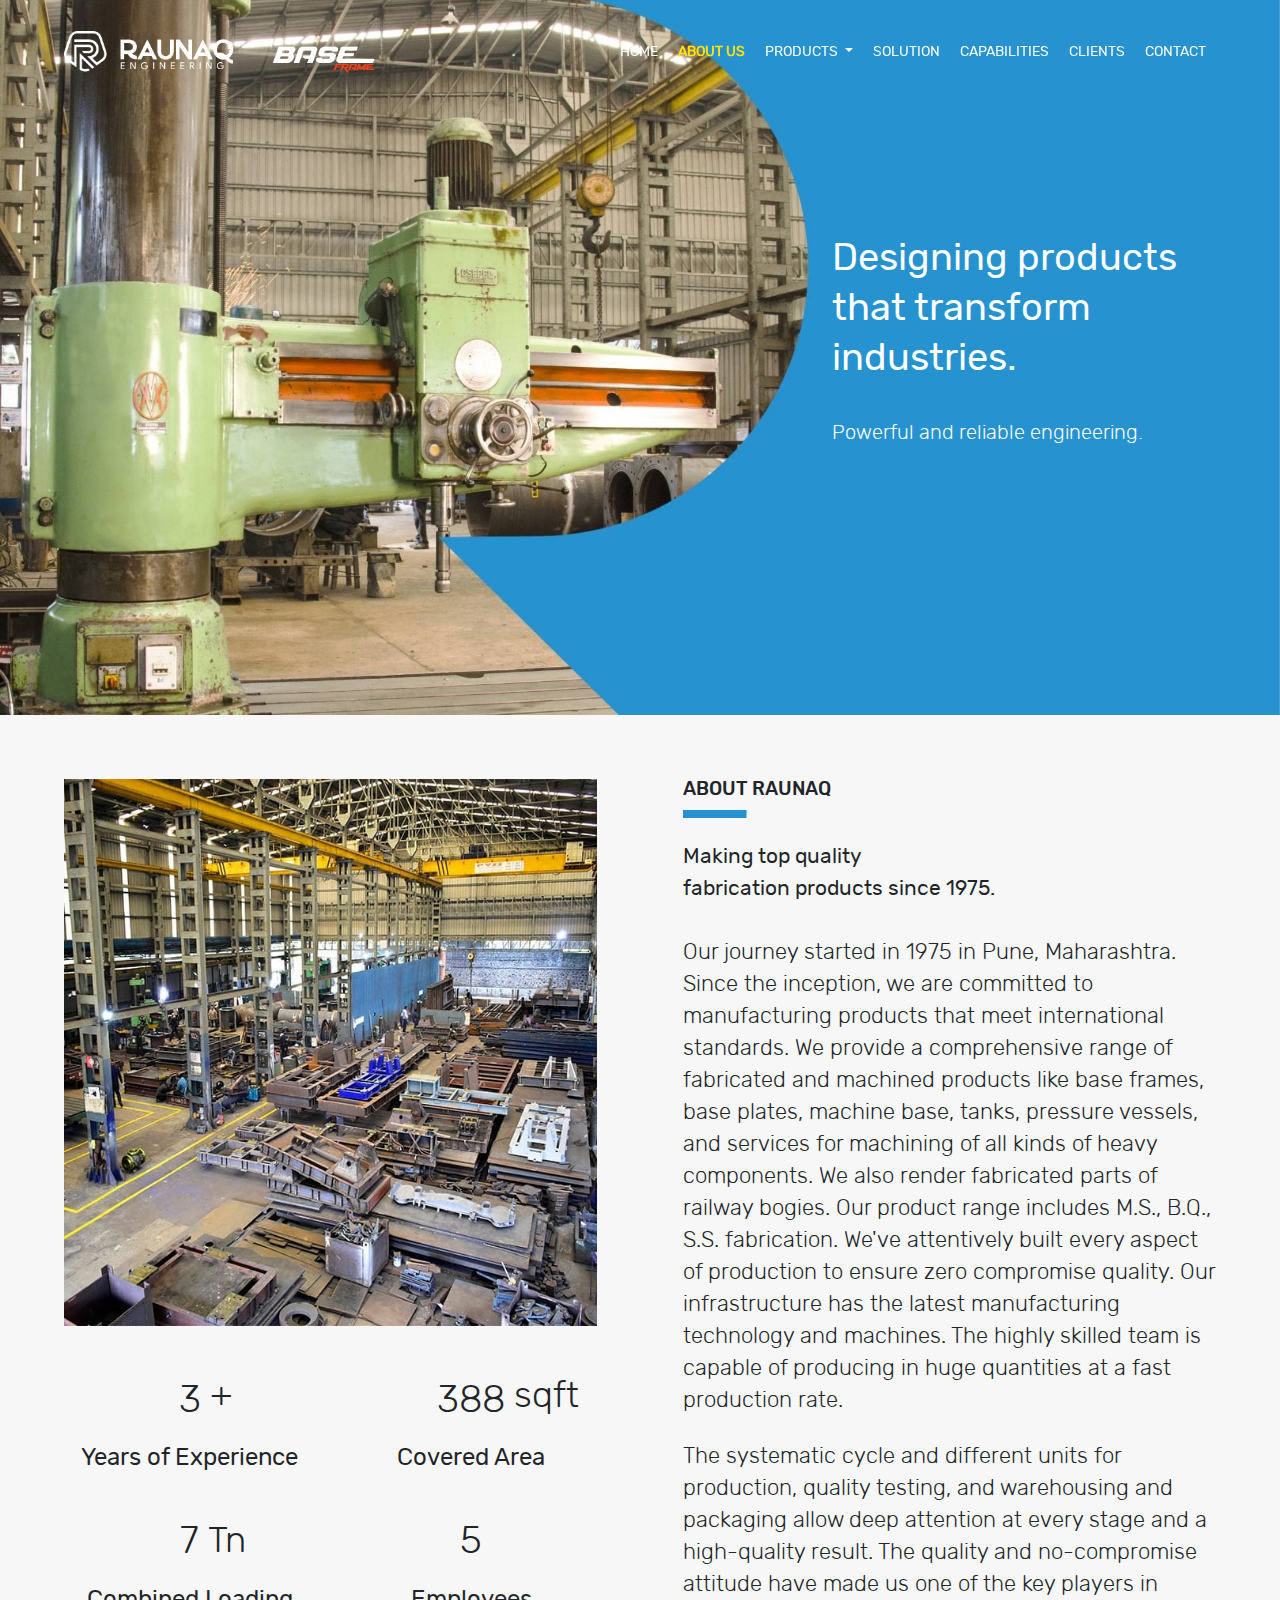
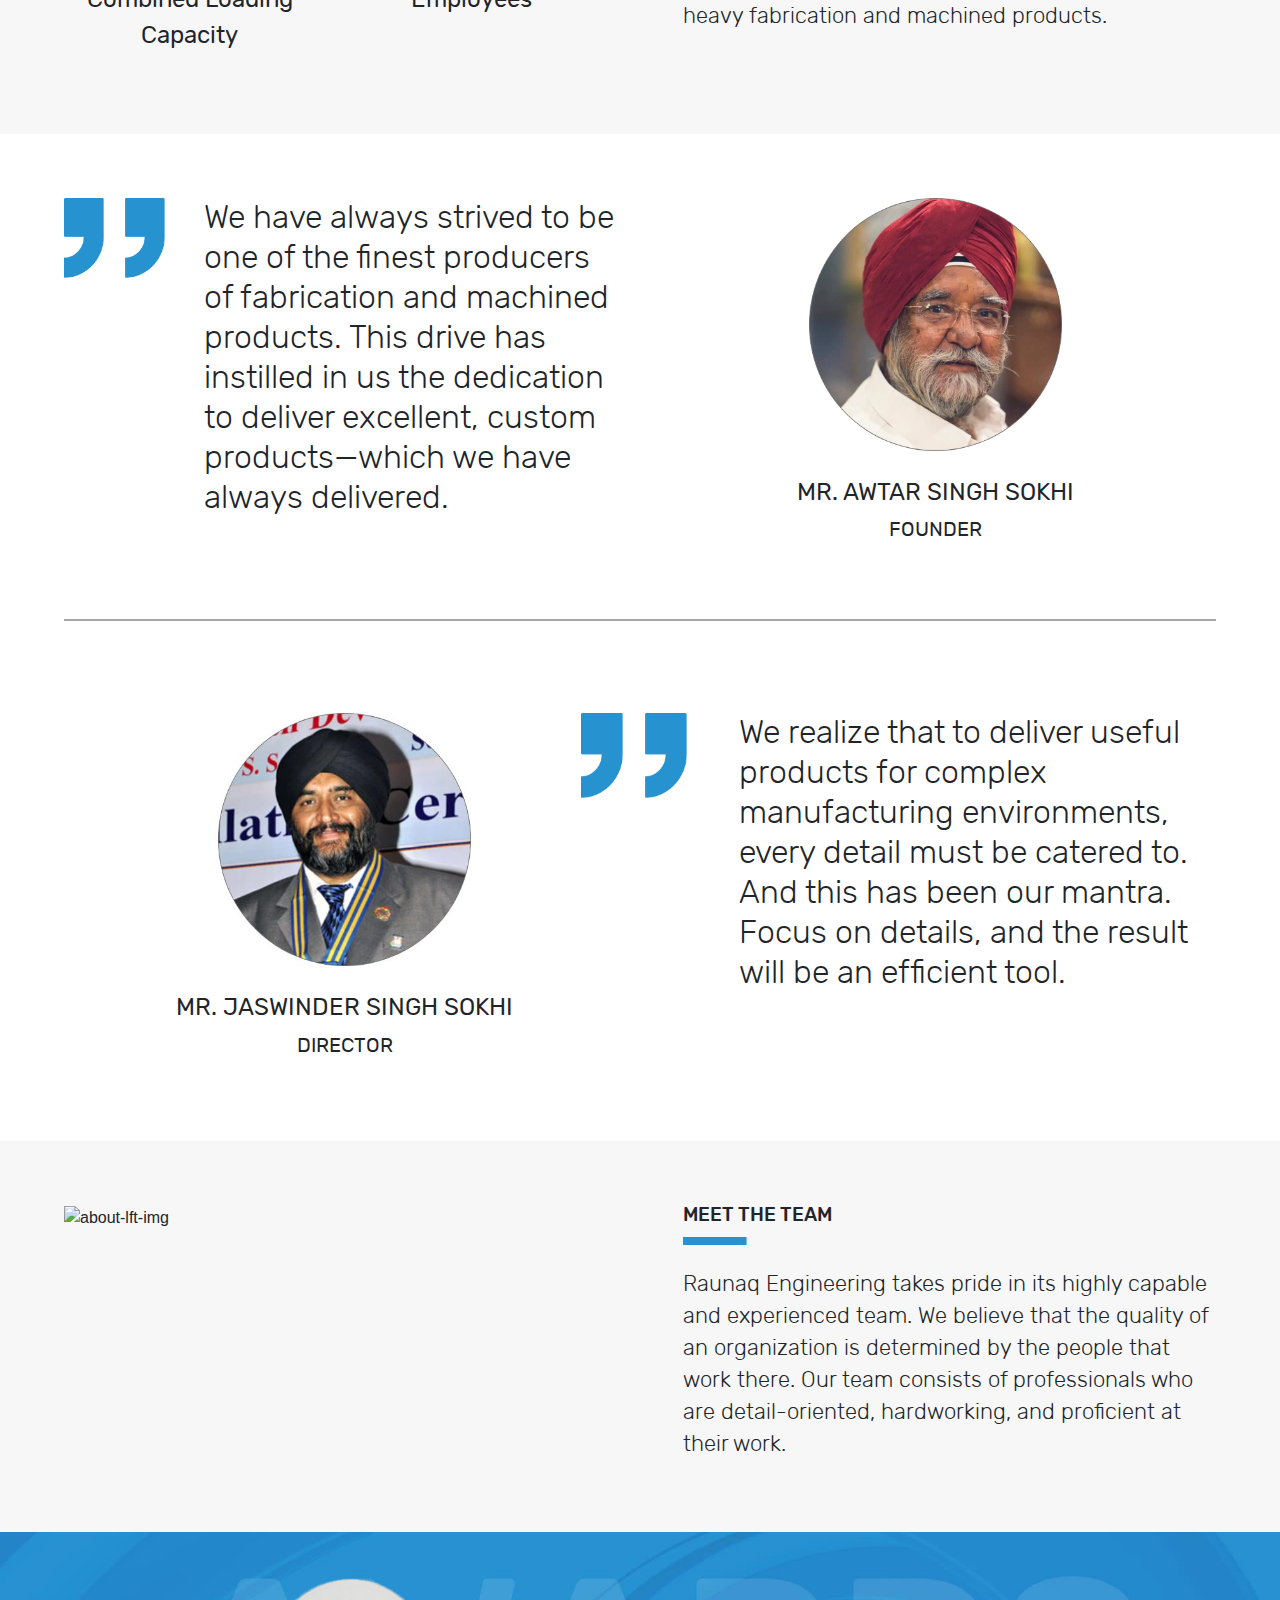
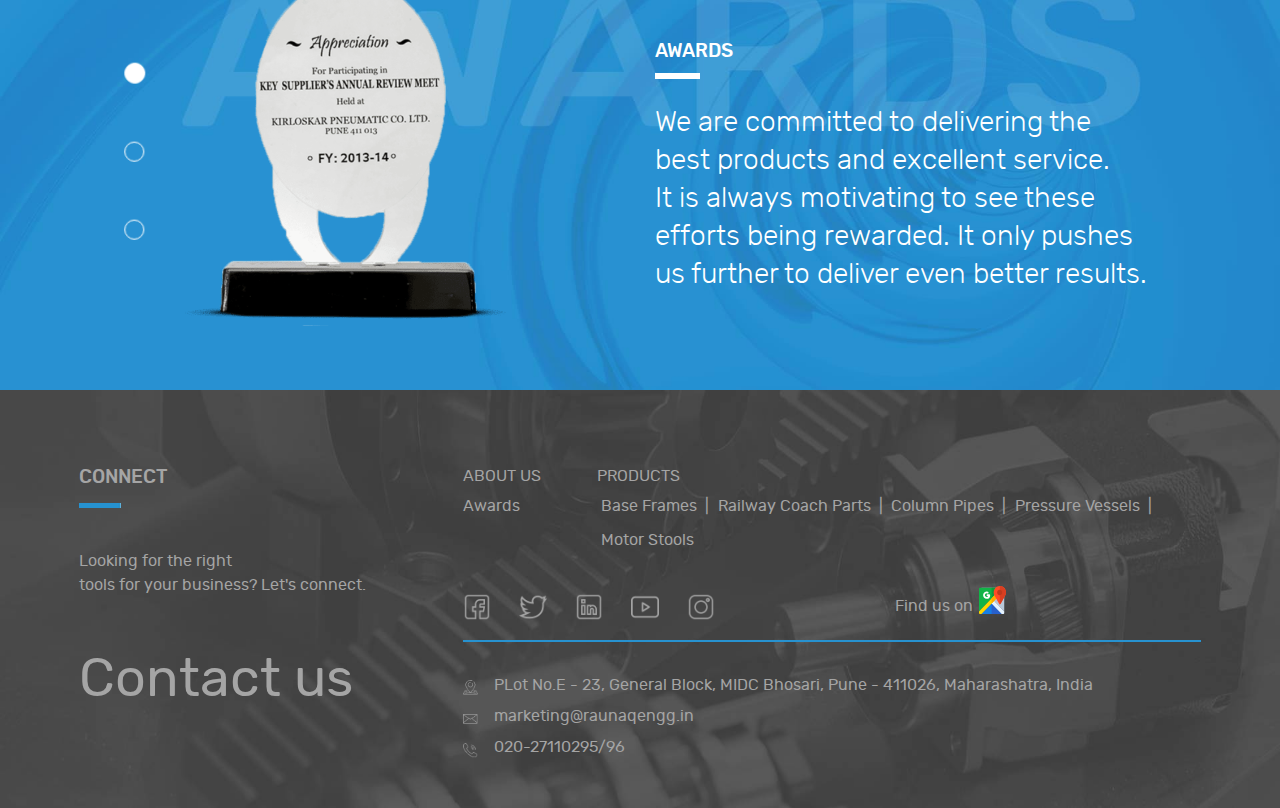
==== commit 5c90002e: "Update about-us.html" ====
--- a/about-us.html
+++ b/about-us.html
@@ -263,7 +263,7 @@
         <div class="row">
             <div class="col-lg-6 col-md-6 col-sm-6 col-12">
                 <div class="about-lft">
-                    <img src="images/about-us/team.JPG" alt="about-lft-img" class="img-fluid img-lft-abt">
+                    <img src="images/about-us/team.jpg" alt="about-lft-img" class="img-fluid img-lft-abt">
                 </div>    
             </div>
             <div class="col-lg-6 col-md-6 col-sm-6 col-12">
@@ -490,4 +490,4 @@
     <script src="assets/bootstrap/bootstrap.min.js"></script>
     <script src="assets/js/all.js"></script>
     </body>
-</html>+</html>
